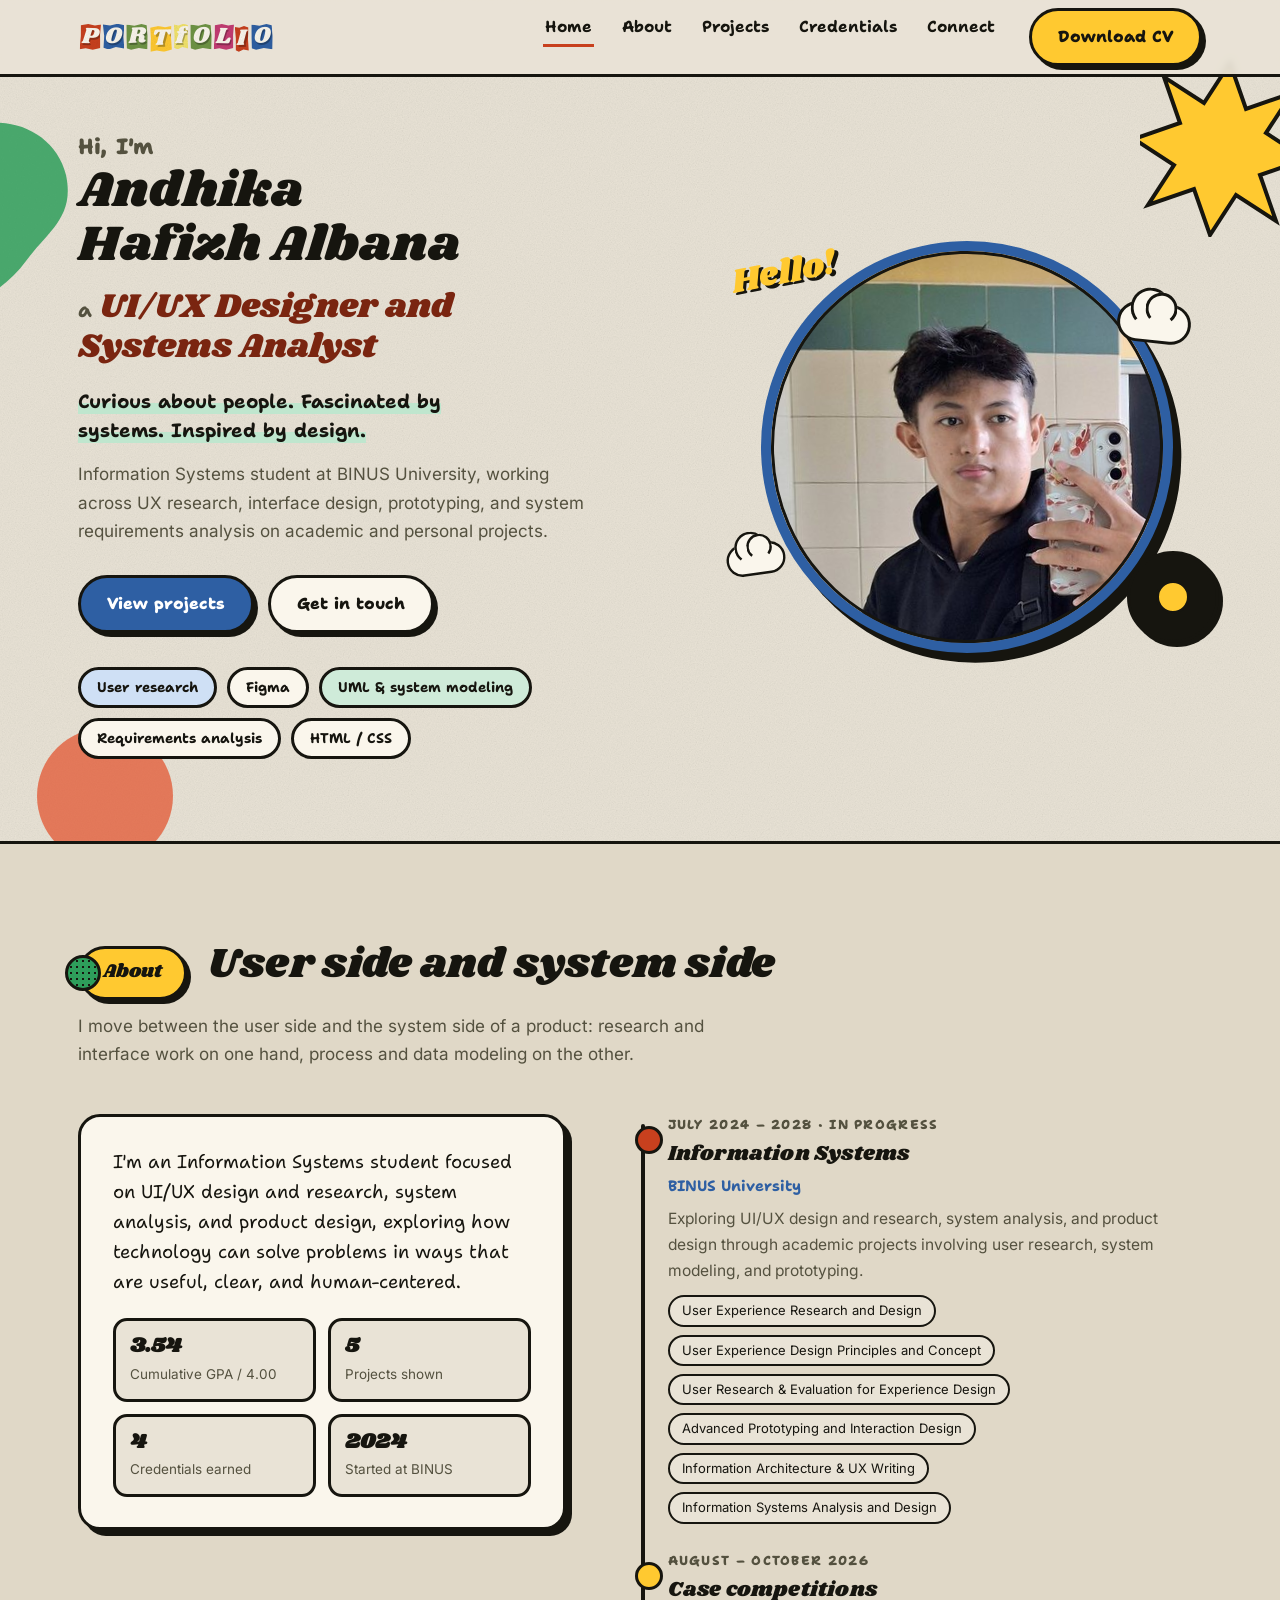
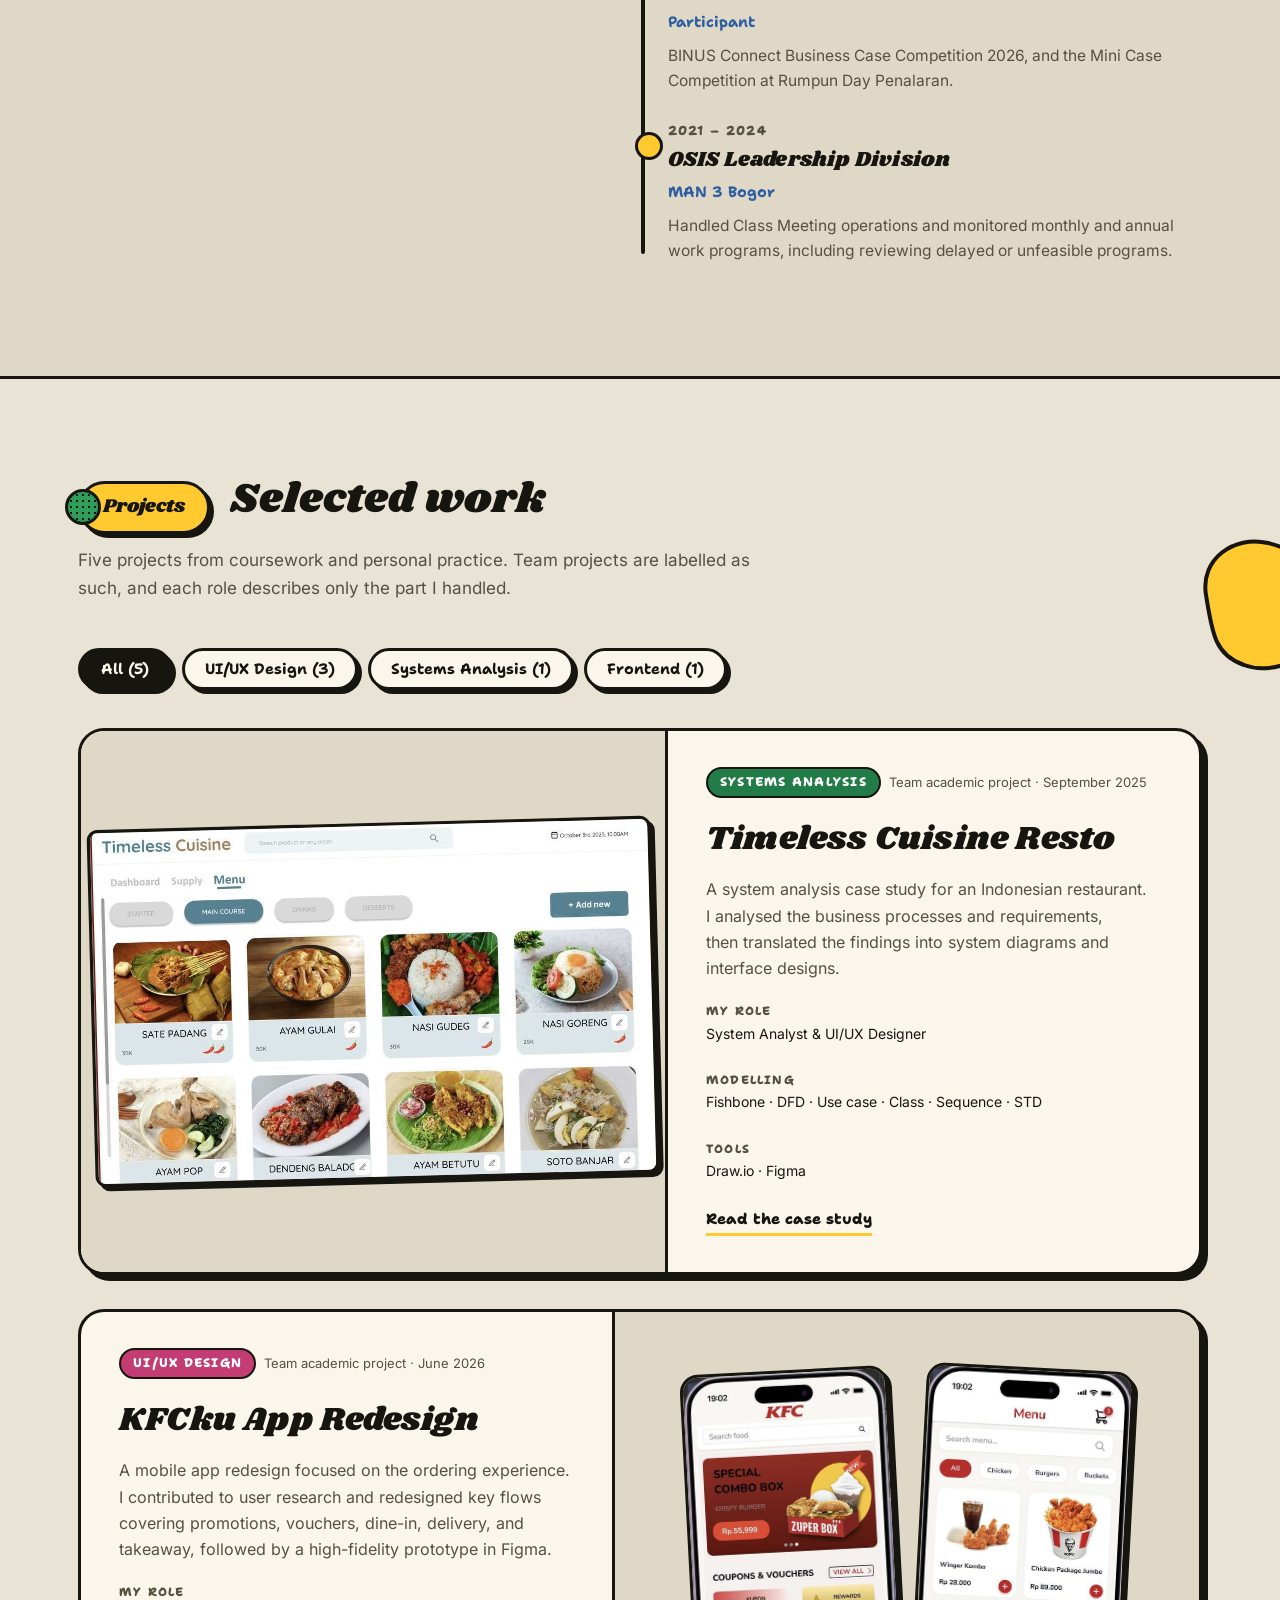
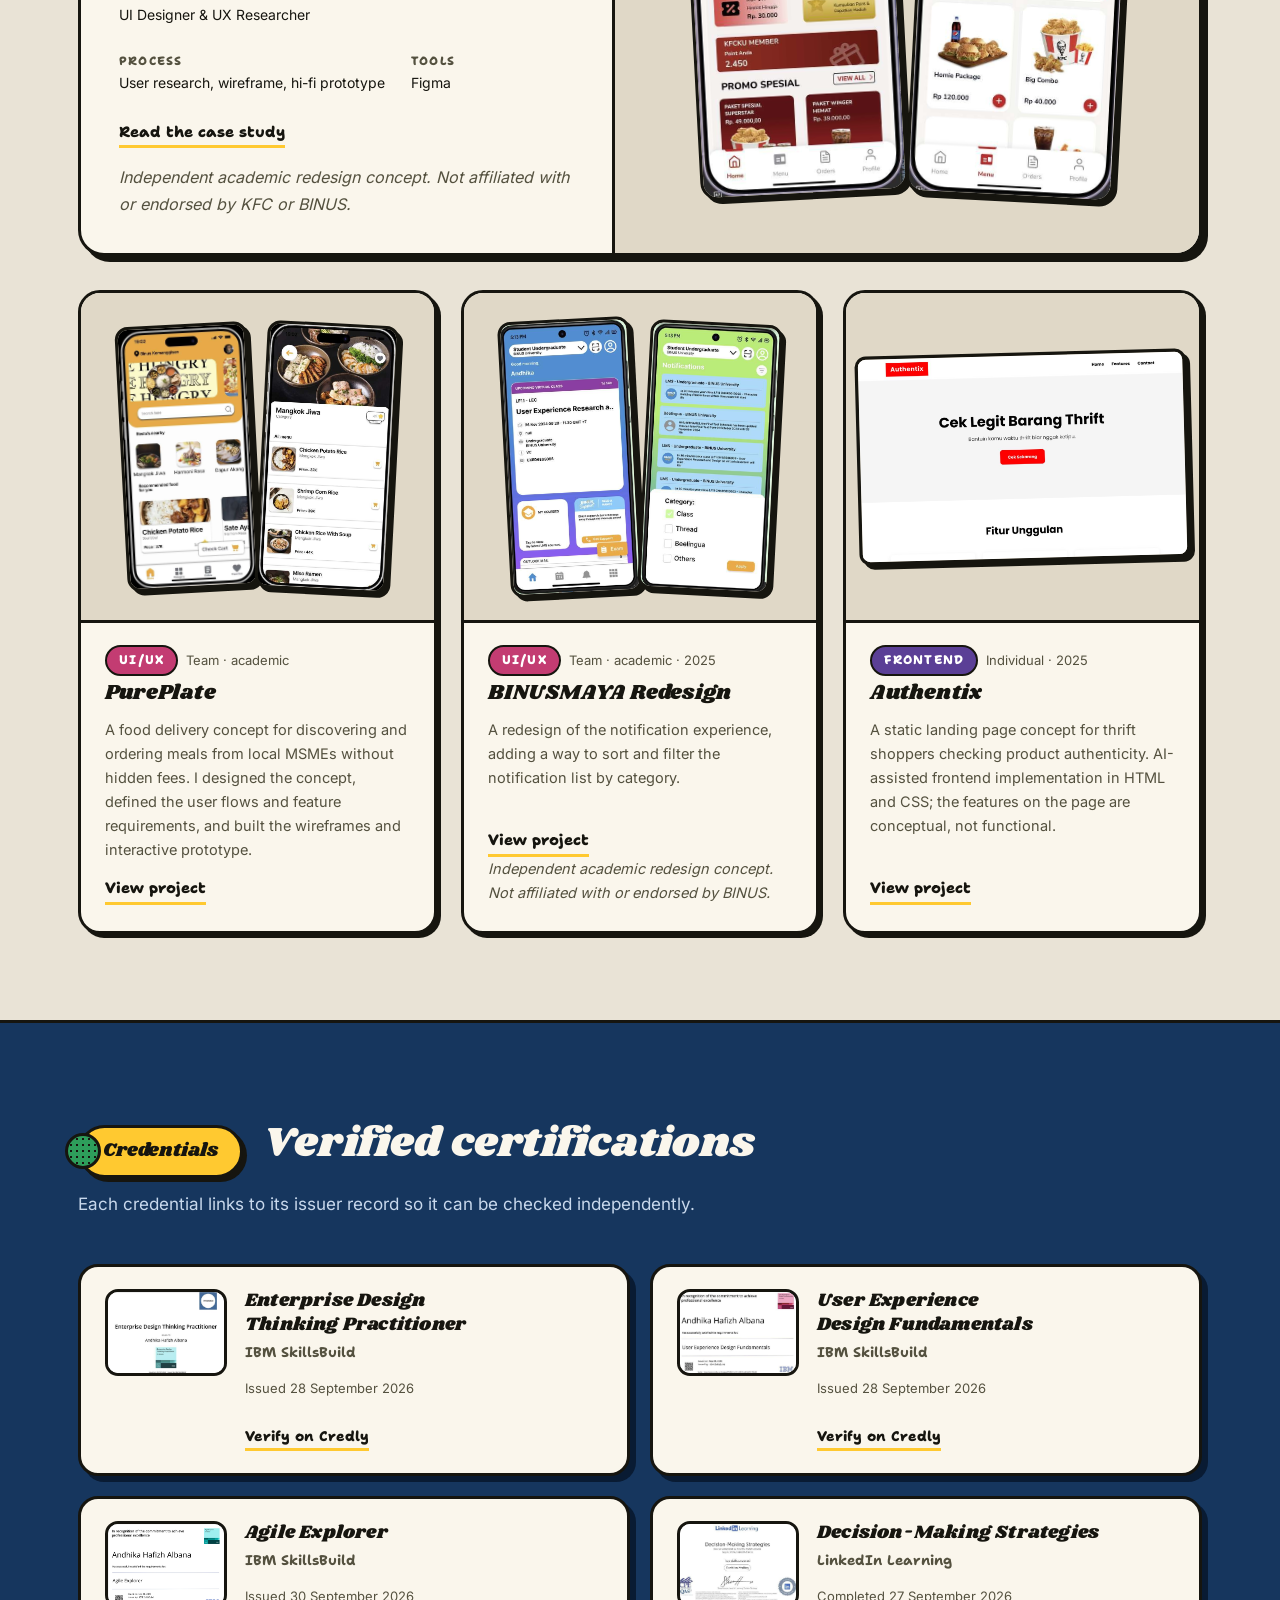
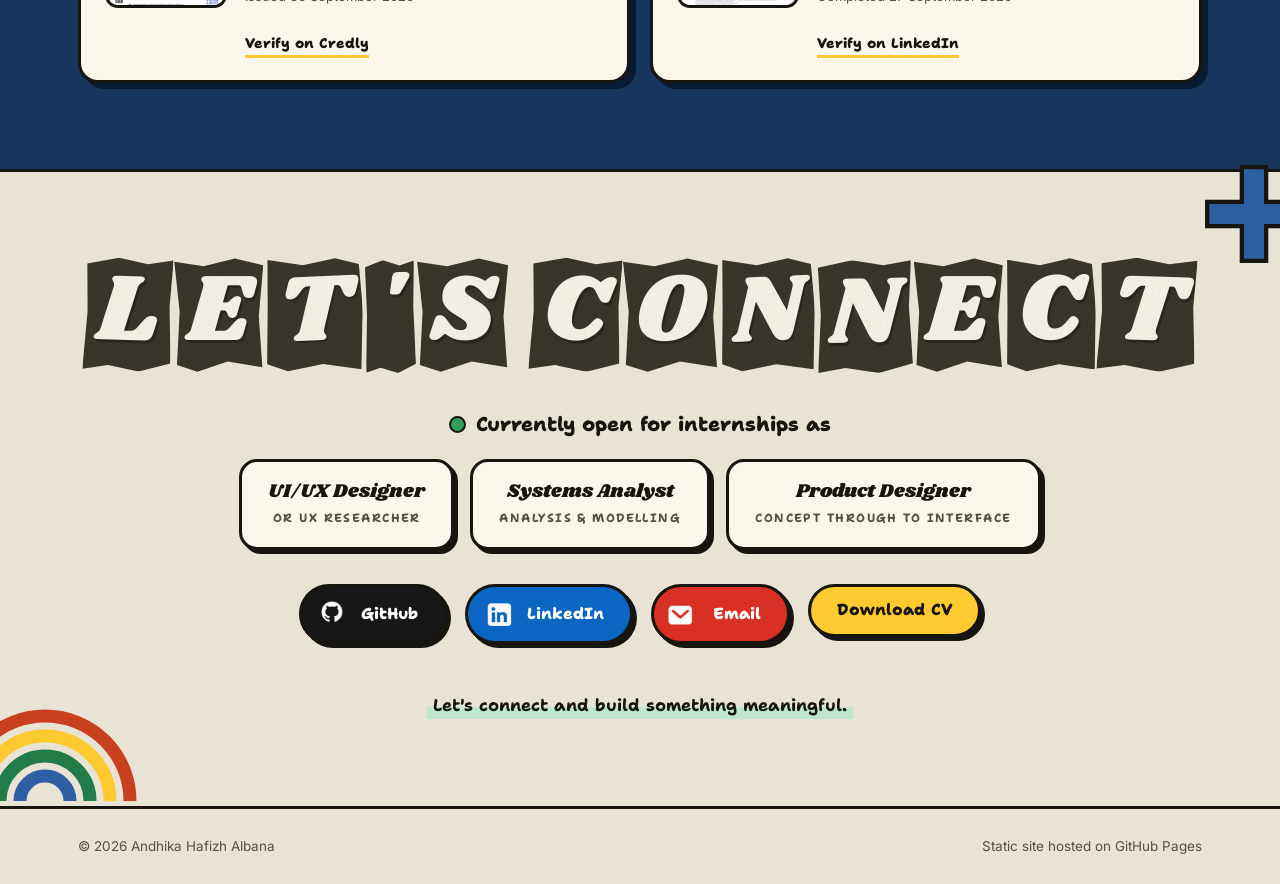
==== index.html @ d272fcce "Fix header overflow on tablets, hero contrast, and small tap targets - Between 681px and 919px the f" ====
<!doctype html>
<html lang="en">
<head>
<meta charset="utf-8">
<meta name="viewport" content="width=device-width, initial-scale=1">
<title>Andhika Hafizh Albana · UI/UX Designer &amp; Systems Analyst</title>
<meta name="description" content="Portfolio of Andhika Hafizh Albana, an Information Systems student at BINUS University working across UI/UX design and research, system analysis, and product design.">
<meta name="author" content="Andhika Hafizh Albana">
<meta property="og:title" content="Andhika Hafizh Albana · UI/UX Designer &amp; Systems Analyst">
<meta property="og:description" content="Academic and personal projects across user research, interface design, and system analysis.">
<meta property="og:type" content="website">
<meta property="og:url" content="https://dhikastack.github.io/">
<meta property="og:image" content="https://dhikastack.github.io/assets/img/og-cover.jpg">
<meta property="og:image:width" content="1200">
<meta property="og:image:height" content="630">
<meta property="og:image:alt" content="The portfolio home page of Andhika Hafizh Albana.">
<meta name="twitter:card" content="summary_large_image">
<link rel="icon" href="data:image/svg+xml,%3Csvg xmlns='http://www.w3.org/2000/svg' viewBox='0 0 32 32'%3E%3Crect width='32' height='32' rx='8' fill='%23FFC930' stroke='%2316150F' stroke-width='3'/%3E%3C/svg%3E">
<link rel="preload" href="assets/fonts/shrikhand-latin-400-normal.woff2" as="font" type="font/woff2" crossorigin>
<link rel="preload" href="assets/fonts/shantell-sans-latin-700-normal.woff2" as="font" type="font/woff2" crossorigin>
<link rel="stylesheet" href="assets/css/style.css?v=5">
</head>
<body>

<a class="skip" href="#main">Skip to content</a>

<header class="site-header">
 <div class="wrap nav">
  <a class="mark" href="index.html" aria-label="Portfolio home">
   <span class="torn" aria-hidden="true"><span class="word"><span class="t1 k-red">P</span><span class="t2 k-blue">O</span><span class="t3 k-green">R</span><span class="t1 k-yellow">T</span><span class="t2 k-sun">f</span><span class="t3 k-green">O</span><span class="t1 k-pink">L</span><span class="t2 k-red">I</span><span class="t3 k-blue">O</span></span></span>
  </a>
  <button class="nav-toggle" type="button" aria-expanded="false" aria-label="Open menu">
   <span></span><span></span><span></span>
  </button>
  <ul class="nav-list">
   <li><a href="#home" aria-current="page">Home</a></li>
   <li><a href="#about">About</a></li>
   <li><a href="#projects">Projects</a></li>
   <li><a href="#credentials">Credentials</a></li>
   <li><a href="#connect">Connect</a></li>
   <li class="nav-cv"><a href="assets/cv/andhika-hafizh-albana-cv.pdf?v=2" download>Download CV</a></li>
  </ul>
  <a class="btn btn-y" href="assets/cv/andhika-hafizh-albana-cv.pdf?v=2" download
     >Download CV</a>
 </div>
</header>

<main id="main">

<section class="hero" id="home" aria-labelledby="hero-title">
 <svg class="blob b-leaf" viewBox="0 0 200 220" aria-hidden="true" focusable="false"><path d="M40 10c40-14 86 6 96 48 9 42-18 56-40 86-23 31-60 52-82 34C-8 160 18 128 16 96 14 62 8 22 40 10z" fill="#2E9E5B" opacity=".85"/></svg>
 <svg class="blob badge-spin b-star" viewBox="0 0 180 180" aria-hidden="true" focusable="false"><path d="M90 6l16 46 46-16-26 40 40 26-46 16 16 46-40-26-26 40-16-46-46 16 26-40L-6 82l46-16L24 20l40 26z" fill="#FFC930" stroke="#16150F" stroke-width="4"/></svg>
 <svg class="blob b-dot" viewBox="0 0 150 150" aria-hidden="true" focusable="false"><circle cx="75" cy="75" r="68" fill="#E2512C" opacity=".72"/></svg>

 <div class="wrap hero-grid">
  <div>
   <h1 id="hero-title" class="reveal"><span class="hi">Hi, I'm </span>Andhika Hafizh Albana</h1>
   <p class="role-line reveal"><span class="lead-in">a </span>UI/UX Designer and Systems Analyst</p>

   <p class="tagline reveal"><span class="mark-sweep">Curious about people. Fascinated by systems. Inspired by design.</span></p>
   <p class="lede reveal">Information Systems student at BINUS University, working across UX research, interface design, prototyping, and system requirements analysis on academic and personal projects.</p>

   <div class="cta reveal">
    <a class="btn btn-b" href="#projects">View projects</a>
    <a class="btn" href="#connect">Get in touch</a>
   </div>

   <ul class="roles stagger">
    <li class="chip b">User research</li>
    <li class="chip">Figma</li>
    <li class="chip g">UML &amp; system modeling</li>
    <li class="chip">Requirements analysis</li>
    <li class="chip">HTML / CSS</li>
   </ul>
  </div>

  <div class="portrait reveal-tilt">
   <span class="hello" aria-hidden="true">Hello!</span>
   <div class="ring">
    <img src="assets/img/andhika.jpg"
         srcset="assets/img/andhika-sm.jpg 420w, assets/img/andhika.jpg 720w"
         sizes="(max-width:680px) 320px, 412px"
         width="720" height="720" fetchpriority="high"
         alt="Andhika Hafizh Albana, photographed in a mirror, wearing a black hoodie.">
   </div>
   <div class="cloud c1" aria-hidden="true"></div>
   <div class="cloud c2" aria-hidden="true"></div>
   <div class="vinyl" aria-hidden="true"><i></i></div>
  </div>
 </div>
</section>

<section id="about" aria-labelledby="about-title">
 <div class="wrap">
  <div class="sec-head">
   <span class="pill-label">About</span>
   <h2 id="about-title">User side and system side</h2>
  </div>
  <p class="sec-sub">I move between the user side and the system side of a product: research and interface work on one hand, process and data modeling on the other.</p>

  <div class="about-grid">
   <div class="reveal-tilt">
    <div class="paper">
     <p class="about-intro">I'm an Information Systems student focused on UI/UX design and research, system analysis, and product design, exploring how technology can solve problems in ways that are useful, clear, and human-centered.</p>
     <ul class="facts">
      <li class="fact"><b>3.54</b><span>Cumulative GPA / 4.00</span></li>
      <li class="fact"><b>5</b><span>Projects shown</span></li>
      <li class="fact"><b>4</b><span>Credentials earned</span></li>
      <li class="fact"><b>2024</b><span>Started at BINUS</span></li>
     </ul>
    </div>
   </div>

   <div>
    <h3 class="vh">Education and leadership</h3>
    <ol class="tl">
     <li class="now reveal">
      <p class="yr">July 2024 – 2028 · In progress</p>
      <h3>Information Systems</h3>
      <p class="org">BINUS University</p>
      <p>Exploring UI/UX design and research, system analysis, and product design through academic projects involving user research, system modeling, and prototyping.</p>
      <ul class="course">
       <li>User Experience Research and Design</li><li>User Experience Design Principles and Concept</li><li>User Research &amp; Evaluation for Experience Design</li><li>Advanced Prototyping and Interaction Design</li><li>Information Architecture &amp; UX Writing</li><li>Information Systems Analysis and Design</li>
      </ul>
     </li>
     <li class="reveal">
      <p class="yr">August – October 2026</p>
      <h3>Case competitions</h3>
      <p class="org">Participant</p>
      <p>BINUS Connect Business Case Competition 2026, and the Mini Case Competition at Rumpun Day Penalaran.</p>
     </li>
     <li class="reveal">
      <p class="yr">2021 – 2024</p>
      <h3>OSIS Leadership Division</h3>
      <p class="org">MAN 3 Bogor</p>
      <p>Handled Class Meeting operations and monitored monthly and annual work programs, including reviewing delayed or unfeasible programs.</p>
     </li>
    </ol>
</div>
  </div>
 </div>
</section>

<section id="projects" aria-labelledby="projects-title">
 <svg class="blob b-proj" viewBox="0 0 150 150" aria-hidden="true" focusable="false"><path d="M22 66C16 30 50 6 84 14c38 9 64 42 56 78-7 34-48 56-80 44C30 126 28 102 22 66z" fill="#FFC930" stroke="#16150F" stroke-width="4"/></svg>

 <div class="wrap">
  <div class="sec-head">
   <span class="pill-label">Projects</span>
   <h2 id="projects-title">Selected work</h2>
  </div>
  <p class="sec-sub">Five projects from coursework and personal practice. Team projects are labelled as such, and each role describes only the part I handled.</p>

  <div class="filters" role="group" aria-label="Filter projects by discipline">
   <button type="button" data-filter="all" aria-pressed="true">All (5)</button>
   <button type="button" data-filter="ux" aria-pressed="false">UI/UX Design (3)</button>
   <button type="button" data-filter="sa" aria-pressed="false">Systems Analysis (1)</button>
   <button type="button" data-filter="fe" aria-pressed="false">Frontend (1)</button>
  </div>
  <p id="filter-status" class="vh" role="status" aria-live="polite">5 projects shown</p>

  <article class="feat reveal-tilt" data-cat="sa">
   <div class="cover cover--wide">
    <img src="assets/img/projects/timeless-1.jpg" width="1062" height="668" loading="lazy"
         alt="Timeless Cuisine menu management screen showing dishes grouped under a Main Course tab with prices.">
   </div>
   <div class="feat-body">
    <p class="ptag"><em class="sa">Systems Analysis</em><small>Team academic project · September 2025</small></p>
    <h3>Timeless Cuisine Resto</h3>
    <p>A system analysis case study for an Indonesian restaurant. I analysed the business processes and requirements, then translated the findings into system diagrams and interface designs.</p>
    <ul class="meta">
     <li><b>My role</b>System Analyst &amp; UI/UX Designer</li>
     <li><b>Modelling</b>Fishbone · DFD · Use case · Class · Sequence · STD</li>
     <li><b>Tools</b>Draw.io · Figma</li>
    </ul>
    <a class="more" href="projects/timeless-cuisine.html">Read the case study</a>
   </div>
  </article>

  <article class="feat rev reveal-tilt" data-cat="ux">
   <div class="cover cover--phones">
    <img src="assets/img/projects/kfcku-1.jpg" width="452" height="939" loading="lazy"
         alt="KFCku home screen with a special combo box banner, a coupons and vouchers row, and a member points card.">
    <img src="assets/img/projects/kfcku-2.jpg" width="443" height="931" loading="lazy"
         alt="KFCku menu screen with category filters for chicken, burgers and buckets above a grid of items and prices.">
   </div>
   <div class="feat-body">
    <p class="ptag"><em class="ux">UI/UX Design</em><small>Team academic project · June 2026</small></p>
    <h3>KFCku App Redesign</h3>
    <p>A mobile app redesign focused on the ordering experience. I contributed to user research and redesigned key flows covering promotions, vouchers, dine-in, delivery, and takeaway, followed by a high-fidelity prototype in Figma.</p>
    <ul class="meta">
     <li><b>My role</b>UI Designer &amp; UX Researcher</li>
     <li><b>Process</b>User research, wireframe, hi-fi prototype</li>
     <li><b>Tools</b>Figma</li>
    </ul>
    <a class="more" href="projects/kfcku-redesign.html">Read the case study</a>
    <p class="disc">Independent academic redesign concept. Not affiliated with or endorsed by KFC or BINUS.</p>
   </div>
  </article>

  <div class="grid3">
   <article class="card" data-cat="ux">
    <div class="cover cover--phones">
     <img src="assets/img/projects/pureplate-1.jpg" width="509" height="1045" loading="lazy"
          alt="PurePlate home screen showing nearby restaurants and a recommended food carousel.">
     <img src="assets/img/projects/pureplate-2.jpg" width="496" height="1031" loading="lazy"
          alt="PurePlate restaurant page listing dishes from Mangkok Jiwa with prices and add-to-cart buttons.">
    </div>
    <div class="card-body">
     <p class="ptag"><em class="ux">UI/UX</em><small>Team · academic</small></p>
     <h3>PurePlate</h3>
     <p>A food delivery concept for discovering and ordering meals from local MSMEs without hidden fees. I designed the concept, defined the user flows and feature requirements, and built the wireframes and interactive prototype.</p>
     <a class="more" href="projects/pureplate.html">View project</a>
    </div>
   </article>

   <article class="card" data-cat="ux">
    <div class="cover cover--phones">
     <img src="assets/img/projects/binusmaya-1.jpg" width="442" height="947" loading="lazy"
          alt="BINUSMAYA home screen with an upcoming virtual class card, a my courses tile and a support tile.">
     <img src="assets/img/projects/binusmaya-2.jpg" width="450" height="942" loading="lazy"
          alt="BINUSMAYA notifications screen with the category filter open, offering Class, Thread, Beelingua and Others.">
    </div>
    <div class="card-body">
     <p class="ptag"><em class="ux">UI/UX</em><small>Team · academic · 2025</small></p>
     <h3>BINUSMAYA Redesign</h3>
     <p>A redesign of the notification experience, adding a way to sort and filter the notification list by category.</p>
     <a class="more" href="projects/binusmaya-redesign.html">View project</a>
     <p class="disc">Independent academic redesign concept. Not affiliated with or endorsed by BINUS.</p>
    </div>
   </article>

   <article class="card" data-cat="fe">
    <div class="cover cover--wide">
     <img src="assets/img/projects/authentix-1.jpg" width="1200" height="750" loading="lazy"
          alt="The Authentix landing page: a hero headline over a feature row covering QR scanning, authenticity education and safe thrifting tips.">
    </div>
    <div class="card-body">
     <p class="ptag"><em class="fe">Frontend</em><small>Individual · 2025</small></p>
     <h3>Authentix</h3>
     <p>A static landing page concept for thrift shoppers checking product authenticity. AI-assisted frontend implementation in HTML and CSS; the features on the page are conceptual, not functional.</p>
     <a class="more" href="projects/authentix.html">View project</a>
    </div>
   </article>
  </div>
 </div>
</section>

<section id="credentials" aria-labelledby="credentials-title">
 <div class="wrap">
  <div class="sec-head">
   <span class="pill-label">Credentials</span>
   <h2 id="credentials-title">Verified certifications</h2>
  </div>
  <p class="sec-sub">Each credential links to its issuer record so it can be checked independently.</p>

  <ul class="creds stagger">
   <li class="cred">
    <figure class="cred-shot"><img src="assets/img/certs/edtp.jpg" width="733" height="531" loading="lazy"
         alt="IBM SkillsBuild certificate: Enterprise Design Thinking Practitioner, issued to Andhika Hafizh Albana."></figure>
    <div class="cred-body">
     <h3>Enterprise Design Thinking Practitioner</h3>
     <p class="iss">IBM SkillsBuild</p>
     <p class="dt">Issued 28 September 2026</p>
     <a class="verify" href="https://www.credly.com/go/TvAh3Hjt" rel="noopener">Verify on Credly</a>
    </div>
   </li>
   <li class="cred">
    <figure class="cred-shot"><img src="assets/img/certs/ux-fundamentals.jpg" width="727" height="495" loading="lazy"
         alt="IBM SkillsBuild certificate: User Experience Design Fundamentals, issued to Andhika Hafizh Albana."></figure>
    <div class="cred-body">
     <h3>User Experience Design Fundamentals</h3>
     <p class="iss">IBM SkillsBuild</p>
     <p class="dt">Issued 28 September 2026</p>
     <a class="verify" href="https://www.credly.com/badges/ffc6f822-d315-4248-9cbd-0bb101f62e60" rel="noopener">Verify on Credly</a>
    </div>
   </li>
   <li class="cred">
    <figure class="cred-shot"><img src="assets/img/certs/agile-explorer.jpg" width="1777" height="1410" loading="lazy"
         alt="IBM SkillsBuild certificate: Agile Explorer, issued to Andhika Hafizh Albana on 30 September 2026."></figure>
    <div class="cred-body">
     <h3>Agile Explorer</h3>
     <p class="iss">IBM SkillsBuild</p>
     <p class="dt">Issued 30 September 2026</p>
     <a class="verify" href="https://www.credly.com/badges/3ee52266-c0f9-449b-b1ad-f3de8fa5c2ce" rel="noopener">Verify on Credly</a>

    </div>
   </li>
   <li class="cred">
    <figure class="cred-shot"><img src="assets/img/certs/decision-making.jpg" width="715" height="434" loading="lazy"
         alt="LinkedIn Learning certificate of completion: Decision-Making Strategies, completed by Andhika Hafizh albana."></figure>
    <div class="cred-body">
     <h3>Decision-Making Strategies</h3>
     <p class="iss">LinkedIn Learning</p>
     <p class="dt">Completed 27 September 2026</p>
     <a class="verify" href="https://www.linkedin.com/learning/certificates/3ed2ea357ffa53d1f82baef5042bb5769524df1c4068751bf1b58841d0f77cf4" rel="noopener">Verify on LinkedIn</a>
</div>
   </li>
  </ul>
 </div>
</section>

<section id="connect" aria-labelledby="connect-title">
 <svg class="blob rainbow b-rain" viewBox="0 0 190 120" aria-hidden="true" focusable="false"><g fill="none" stroke-width="13"><path d="M10 115a85 85 0 0 1 170 0" stroke="#C8401E"/><path d="M30 115a65 65 0 0 1 130 0" stroke="#FFC930"/><path d="M50 115a45 45 0 0 1 90 0" stroke="#227C47"/><path d="M70 115a25 25 0 0 1 50 0" stroke="#2E5FA3"/></g></svg>
 <svg class="blob b-sun" viewBox="0 0 120 120" aria-hidden="true" focusable="false"><path d="M46 6h28v40h40v28H74v40H46V74H6V46h40z" fill="#2E5FA3" stroke="#16150F" stroke-width="5"/></svg>

 <div class="wrap">
  <h2 id="connect-title" class="vh">Connect</h2>
  <p class="torn hoverable" aria-label="Let's connect" role="img">
   <span class="word"><span class="t1 k-ink">L</span><span class="t2 k-ink">E</span><span class="t3 k-ink">T</span><span class="t1 k-ink">'</span><span class="t2 k-ink">S</span></span>
   <span class="word"><span class="t1 k-ink">C</span><span class="t2 k-ink">O</span><span class="t3 k-ink">N</span><span class="t1 k-ink">N</span><span class="t2 k-ink">E</span><span class="t3 k-ink">C</span><span class="t1 k-ink">T</span></span>
  </p>

  <p class="open-head">Currently open for internships as</p>
  <ul class="open-roles stagger">
   <li><b>UI/UX Designer</b><span>or UX Researcher</span></li>
   <li><b>Systems Analyst</b><span>Analysis &amp; modelling</span></li>
   <li><b>Product Designer</b><span>Concept through to interface</span></li>
  </ul>

  <ul class="links">
   <li><a class="link l-gh" href="https://github.com/dhikastack" rel="noopener"><span class="ico"><img src="assets/img/icons/github.png" alt="" width="96" height="75"></span>GitHub</a></li>
   <li><a class="link l-li" href="https://www.linkedin.com/in/andhikahafizhalbana/" rel="noopener"><span class="ico"><img src="assets/img/icons/linkedin.png" alt="" width="96" height="75"></span>LinkedIn</a></li>
   <li><a class="link l-gm" href="mailto:andhikahafizhalbana@gmail.com"><span class="ico"><img src="assets/img/icons/email.png" alt="" width="96" height="75"></span>Email</a></li>
   <li><a class="link l-cv" href="assets/cv/andhika-hafizh-albana-cv.pdf?v=2" download>Download CV</a></li>
  </ul>

  <p class="closing">Let's connect and build something meaningful.</p>
 </div>
</section>

</main>

<footer class="site-footer">
 <div class="wrap foot">
  <span>© 2026 Andhika Hafizh Albana</span>
  <span>Static site hosted on GitHub Pages</span>
 </div>
</footer>

<script src="assets/js/main.js?v=3" defer></script>
</body>
</html>
---- assets/css/style.css ----
@font-face{font-family:Shrikhand;src:url(../fonts/shrikhand-latin-400-normal.woff2) format('woff2');font-weight:400;font-style:normal;font-display:swap;unicode-range:U+0000-00FF,U+0131,U+0152-0153,U+02BB-02BC,U+2000-206F,U+2122,U+2191,U+2193,U+2212,U+2215}
@font-face{font-family:Shantell;src:url(../fonts/shantell-sans-latin-400-normal.woff2) format('woff2');font-weight:400;font-style:normal;font-display:swap}
@font-face{font-family:Shantell;src:url(../fonts/shantell-sans-latin-700-normal.woff2) format('woff2');font-weight:700;font-style:normal;font-display:swap}
@font-face{font-family:Shantell;src:url(../fonts/shantell-sans-latin-800-normal.woff2) format('woff2');font-weight:800;font-style:normal;font-display:swap}
@font-face{font-family:InterX;src:url(../fonts/inter-latin-400-normal.woff2) format('woff2');font-weight:400;font-style:normal;font-display:swap}
@font-face{font-family:InterX;src:url(../fonts/inter-latin-500-normal.woff2) format('woff2');font-weight:500;font-style:normal;font-display:swap}
@font-face{font-family:InterX;src:url(../fonts/inter-latin-700-normal.woff2) format('woff2');font-weight:700;font-style:normal;font-display:swap}

:root{
  --kraft:#E9E3D6; --kraft-2:#E0D8C7; --cream:#FAF6EC;
  --ink:#16150F; --ink-60:#54513F;
  --yellow:#FFC930; --blue:#2E5FA3; --green:#227C47;
  --red:#C8401E; --red-ink:#7A2510; --pink:#C33C72; --navy:#16365E; --purple:#5B3F96;
  --sh:6px 6px 0 var(--ink); --sh-sm:4px 4px 0 var(--ink);
  --bd:3px solid var(--ink);
  --maxw:1180px;
  --ease:cubic-bezier(.22,.9,.3,1);

  color-scheme:light;
}

*{box-sizing:border-box}
html{scroll-behavior:smooth}
html,body{overflow-x:clip}
body{
  margin:0; background-color:var(--kraft); color:var(--ink);
  font-family:InterX,system-ui,-apple-system,sans-serif;
  font-size:17px; line-height:1.65; -webkit-font-smoothing:antialiased;
}
body::before{
  content:""; position:fixed; inset:0; pointer-events:none; z-index:0; opacity:.5;
  background-image:url("data:image/svg+xml,%3Csvg xmlns='http://www.w3.org/2000/svg' width='300' height='300'%3E%3Cfilter id='n'%3E%3CfeTurbulence type='fractalNoise' baseFrequency='.85' numOctaves='4' stitchTiles='stitch'/%3E%3CfeColorMatrix type='saturate' values='0'/%3E%3C/filter%3E%3Crect width='300' height='300' filter='url(%23n)' opacity='.38'/%3E%3C/svg%3E");
  mix-blend-mode:multiply;
}
img{max-width:100%; display:block}
h1,h2,h3,h4{margin:0; font-family:Shrikhand,Georgia,serif; font-weight:400; letter-spacing:.2px; text-wrap:balance}
p{margin:0 0 1em; text-wrap:pretty}
ul,ol{margin:0 0 1em; padding-left:1.2em}
a{color:inherit}
.wrap{
  max-width:var(--maxw); margin:0 auto; position:relative; z-index:2;
  padding-left:max(28px, env(safe-area-inset-left, 0px));
  padding-right:max(28px, env(safe-area-inset-right, 0px));
}
.wrap-narrow{max-width:800px}
main{display:block}

.skip{
  position:absolute; left:-9999px; top:0; z-index:100;
  background:var(--yellow); border:var(--bd); border-radius:0 0 12px 0;
  padding:12px 20px; font-family:Shantell,cursive; font-weight:800; text-decoration:none;
}
.skip:focus{left:0}
:focus-visible{outline:4px solid var(--red); outline-offset:3px; border-radius:4px}
[hidden]{display:none!important}
.vh{position:absolute!important; width:1px; height:1px; margin:-1px; padding:0; overflow:hidden; clip:rect(0 0 0 0); white-space:nowrap; border:0}

.blob{position:absolute; z-index:1; pointer-events:none}
.pill-label{
  display:inline-block; background:var(--yellow); border:var(--bd); border-radius:999px;
  box-shadow:var(--sh-sm); padding:7px 22px 9px;
  font-family:Shrikhand,serif; font-size:19px; position:relative; color:var(--ink);
}
.pill-label::before{
  content:""; position:absolute; left:-16px; top:50%; transform:translateY(-50%);
  width:30px; height:30px; border-radius:50%; background:#2E9E5B; border:var(--bd);
  background-image:radial-gradient(var(--ink) 1.1px, transparent 1.1px); background-size:6px 6px;
}

.torn .k-red{background:#C8401E}
.torn .k-blue{background:#2E5FA3}
.torn .k-green{background:#6E9444}
.torn .k-pink{background:#C33C72}
.torn .k-ink{background:#3A362C}
.torn .k-yellow{background:#FFC930; color:#16150F}
.torn .k-sun{background:#F2E36B; color:#8E2449}
.b-proj{right:-54px; top:150px; width:150px}
.b-rain{left:-50px; bottom:0; width:190px}
.b-sun{right:-26px; top:-10px; width:104px}
.mt-xl{margin-top:40px}
.torn{display:flex; flex-wrap:wrap; gap:6px 22px; align-items:flex-end}
.torn .word{display:inline-flex; gap:2px; align-items:flex-end}
.torn span:not(.word){
  display:inline-block; font-family:Shrikhand,serif; color:var(--cream);
  line-height:.92; padding:.1em .13em .16em; position:relative;
  text-shadow:2px 3px 0 rgba(0,0,0,.28);
}
.torn span:not(.word)::after{
  content:""; position:absolute; inset:0; mix-blend-mode:multiply; opacity:.45;
  background-image:url("data:image/svg+xml,%3Csvg xmlns='http://www.w3.org/2000/svg' width='120' height='120'%3E%3Cfilter id='n2'%3E%3CfeTurbulence type='fractalNoise' baseFrequency='1.1' numOctaves='3'/%3E%3CfeColorMatrix type='saturate' values='0'/%3E%3C/filter%3E%3Crect width='120' height='120' filter='url(%23n2)' opacity='.55'/%3E%3C/svg%3E");
}
.t1{clip-path:polygon(2% 6%,38% 0,71% 5%,100% 1%,97% 42%,100% 92%,64% 100%,29% 95%,0 99%,4% 48%)}
.t2{clip-path:polygon(0 3%,33% 7%,68% 0,100% 6%,95% 51%,99% 96%,60% 91%,26% 100%,3% 94%,6% 47%)}
.t3{clip-path:polygon(5% 0,41% 6%,74% 1%,98% 7%,100% 45%,96% 100%,57% 94%,21% 99%,0 92%,3% 44%)}
.torn span:not(.word):nth-child(3n){transform:rotate(-2.5deg)}
.torn span:not(.word):nth-child(3n+1){transform:rotate(1.8deg)}
.torn span:not(.word):nth-child(4n){transform:rotate(-1.2deg) translateY(2px)}

.btn{
  display:inline-flex; align-items:center; gap:10px; border:var(--bd); border-radius:999px;
  padding:13px 26px; font-family:Shantell,cursive; font-weight:800; font-size:16px;
  text-decoration:none; box-shadow:var(--sh-sm); background:var(--cream); color:var(--ink);
  cursor:pointer; transition:transform .16s var(--ease), box-shadow .16s var(--ease);
}
.btn:hover{transform:translate(-1px,-1px); box-shadow:6px 6px 0 var(--ink)}
.btn:active{transform:translate(2px,2px); box-shadow:2px 2px 0 var(--ink)}
.btn-y{background:var(--yellow)}
.btn-b{background:var(--blue); color:#fff}
.btn[aria-disabled="true"]{opacity:.62; cursor:not-allowed; box-shadow:2px 2px 0 var(--ink)}
.btn[aria-disabled="true"]:hover{transform:none; box-shadow:2px 2px 0 var(--ink)}

.site-header{
  position:sticky; top:env(safe-area-inset-top, 0px); z-index:40; background:rgba(233,227,214,.94);
  backdrop-filter:blur(3px); border-bottom:3px solid var(--ink);
}
.nav{display:flex; align-items:center; gap:24px; min-height:74px}

.mark{display:inline-block; text-decoration:none; flex:0 0 auto}
.mark .torn{gap:1px}
.mark .torn span{font-size:23px; padding:.08em .1em .12em; text-shadow:1px 2px 0 rgba(0,0,0,.28)}

.mark .torn span:not(.word){transition:transform .18s var(--ease)}
.mark:hover .torn span:not(.word):nth-child(odd){transform:translateY(-4px) rotate(5deg)}
.mark:hover .torn span:not(.word):nth-child(even){transform:translateY(3px) rotate(-5deg)}
.nav-list{margin-left:auto; display:flex; gap:26px; list-style:none; padding:0}
.nav-list a{
  font-family:Shantell,cursive; font-weight:700; font-size:16px; text-decoration:none;
  padding:4px 2px; border-bottom:3px solid transparent; display:inline-block;
}
.nav-list a:hover{border-bottom-color:var(--yellow)}
.nav-list a[aria-current="page"]{border-bottom-color:var(--red)}
.nav .btn{margin-left:8px}
.nav-toggle{
  display:none; margin-left:auto; width:50px; height:46px; border:var(--bd); border-radius:12px;
  background:var(--cream); box-shadow:var(--sh-sm); cursor:pointer; padding:0;
  align-items:center; justify-content:center; flex-direction:column; gap:5px;
}
.nav-toggle span{display:block; width:24px; height:3px; background:var(--ink); border-radius:2px}

.hero{position:relative; padding:58px 0 82px}

.b-leaf{left:-70px; top:40px; width:200px}
.b-star{right:-40px; top:-20px; width:180px}
.b-dot{left:30px; bottom:-30px; width:150px}
.hero-grid{display:grid; grid-template-columns:1.12fr .88fr; gap:56px; align-items:center}
.hero h1{font-size:clamp(32px,3.9vw,50px); line-height:1.08; margin:0}
.hero h1 .hi{display:block; font-family:Shantell,cursive; font-weight:800; font-size:.44em; color:var(--ink-60); margin-bottom:.28em}
.role-line{
  font-family:Shrikhand,serif; font-size:clamp(23px,2.7vw,34px); line-height:1.18;
  margin:14px 0 0; color:var(--red-ink);
}
.role-line .lead-in{color:var(--ink-60); font-family:Shantell,cursive; font-weight:700; font-size:.6em}
.tagline{font-family:Shantell,cursive; font-weight:700; font-size:clamp(17px,1.5vw,21px); margin:20px 0 0; max-width:30ch; line-height:1.5}
.lede{margin-top:16px; max-width:46ch; color:var(--ink-60)}
.cta{display:flex; gap:14px; margin-top:30px; flex-wrap:wrap}
.roles{display:flex; gap:10px; margin:34px 0 0; flex-wrap:wrap; list-style:none; padding:0}
.chip{font-family:Shantell,cursive; font-weight:700; font-size:14px; border:var(--bd); border-radius:999px; padding:6px 16px; background:var(--cream); display:inline-block}
.chip.b{background:#CFE0F5} .chip.g{background:#CFEBD9}

.open-head{font-family:Shantell,cursive; font-weight:800; font-size:clamp(17px,1.8vw,20px); margin:36px 0 18px; display:flex; align-items:center; justify-content:center; gap:10px}
.open-head::before{content:""; width:13px; height:13px; border-radius:50%; background:#2E9E5B; border:2.5px solid var(--ink); flex:0 0 13px}
.open-roles{display:flex; gap:16px; justify-content:center; flex-wrap:wrap; list-style:none; padding:0; margin:0}
.open-roles li{
  background:var(--cream); border:var(--bd); border-radius:18px; box-shadow:var(--sh-sm);
  padding:18px 26px; min-width:210px; text-align:center;
}
.open-roles b{display:block; font-family:Shrikhand,serif; font-weight:400; font-size:19px; line-height:1.25}
.open-roles span{display:block; font-family:Shantell,cursive; font-weight:700; font-size:12px; letter-spacing:.12em; text-transform:uppercase; color:var(--ink-60); margin-top:6px}
.open-roles li:nth-child(1){transform:rotate(-1.4deg)}
.open-roles li:nth-child(3){transform:rotate(1.4deg)}

.portrait{position:relative; justify-self:center; width:min(412px,100%)}
.portrait .ring{
  border-radius:50%; border:10px solid var(--blue); outline:3px solid var(--ink); outline-offset:-13px;
  box-shadow:8px 10px 0 var(--ink); overflow:hidden; background:var(--cream);
  aspect-ratio:1; transform:rotate(-2deg);
}
.portrait img{width:100%; height:100%; object-fit:cover}
.hello{position:absolute; left:-30px; top:4px; font-family:Shrikhand,serif; font-size:34px; color:var(--yellow); text-shadow:3px 3px 0 var(--ink); transform:rotate(-11deg)}
.cloud{position:absolute; width:74px; height:40px; background:var(--cream); border:var(--bd); border-radius:999px}
.cloud::before,.cloud::after{content:""; position:absolute; background:var(--cream); border:var(--bd); border-radius:50%}
.cloud::before{width:34px; height:34px; left:9px; top:-18px; border-bottom-color:transparent}
.cloud::after{width:26px; height:26px; right:12px; top:-14px; border-bottom-color:transparent}
.c1{right:-18px; top:62px; transform:rotate(6deg)}
.c2{left:-42px; bottom:74px; transform:rotate(-8deg) scale(.8)}
.vinyl{position:absolute; right:-46px; bottom:10px; width:92px; height:92px; border-radius:50%; background:var(--ink); border:var(--bd); display:grid; place-items:center; box-shadow:var(--sh-sm)}
.vinyl i{width:34px; height:34px; border-radius:50%; background:var(--yellow); border:3px solid var(--ink); display:block}

section{position:relative; padding:86px 0; z-index:2}
.sec-head{display:flex; align-items:baseline; gap:20px; margin-bottom:12px; flex-wrap:wrap}
.sec-head h2{font-size:clamp(30px,3.4vw,42px)}
.sec-sub{color:var(--ink-60); max-width:62ch; margin-bottom:46px}

#about{background:var(--kraft-2); border-top:3px solid var(--ink); border-bottom:3px solid var(--ink)}
.about-grid{display:grid; grid-template-columns:.92fr 1.08fr; gap:64px; align-items:start}
.paper{background:var(--cream); border:var(--bd); border-radius:22px; box-shadow:var(--sh); padding:30px 32px}
.about-intro{font-family:Shantell,cursive; font-size:18.5px; line-height:1.62; margin-bottom:22px}
.facts{display:grid; grid-template-columns:1fr 1fr; gap:12px; list-style:none; padding:0; margin:0}
.fact{border:var(--bd); border-radius:14px; background:var(--kraft); padding:12px 14px}
.fact b{display:block; font-family:Shrikhand,serif; font-size:21px; line-height:1.2}
.fact span{font-size:13.5px; color:var(--ink-60)}

.tl{position:relative; margin:0; padding:0 0 0 38px; list-style:none}
.tl::before{content:""; position:absolute; left:11px; top:10px; bottom:10px; width:4px; background:var(--ink); border-radius:2px}
.tl>li{position:relative; margin-bottom:26px}
.tl>li::before{content:""; position:absolute; left:-33px; top:12px; width:22px; height:22px; border-radius:50%; background:var(--yellow); border:var(--bd)}
.tl>li.now::before{background:var(--red)}
.tl .yr{font-family:Shantell,cursive; font-weight:800; font-size:13px; letter-spacing:.1em; text-transform:uppercase; color:var(--ink-60)}
.tl h3{font-size:21px; margin:2px 0}
.tl .org{font-family:Shantell,cursive; font-weight:700; font-size:15px; color:var(--blue); margin-bottom:8px}
.tl p{font-size:15.5px; margin:0; color:var(--ink-60)}
.course{display:flex; gap:8px; flex-wrap:wrap; margin:12px 0 0; padding:0; list-style:none}
.course li{font-size:13px; border:2px solid var(--ink); border-radius:999px; padding:3px 12px; background:var(--kraft)}

.filters{display:flex; gap:10px; margin-bottom:38px; flex-wrap:wrap}
.filters button{
  font-family:Shantell,cursive; font-weight:700; font-size:15px; border:var(--bd); border-radius:999px;
  padding:8px 20px; background:var(--cream); box-shadow:var(--sh-sm); cursor:pointer; color:var(--ink);
}
.filters button[aria-pressed="true"]{background:var(--ink); color:var(--cream)}
.feat{
  display:grid; grid-template-columns:1.05fr .95fr; border:var(--bd); border-radius:26px;
  box-shadow:var(--sh); background:var(--cream); overflow:hidden; margin-bottom:34px;
}
.feat.rev{grid-template-columns:.95fr 1.05fr}
.feat.rev .cover{order:2; border-left:var(--bd); border-right:0}
.feat-body{padding:36px 38px}
.ptag{display:flex; gap:8px; align-items:center; margin-bottom:14px; flex-wrap:wrap}
.ptag em{
  font-style:normal; font-family:Shantell,cursive; font-weight:800; font-size:12.5px;
  letter-spacing:.1em; text-transform:uppercase; border:2px solid var(--ink); border-radius:999px; padding:3px 12px;
}
.ptag .ux{background:var(--pink); color:#fff}
.ptag .sa{background:var(--green); color:#fff}
.ptag .fe{background:var(--purple); color:#fff}
.ptag small{font-size:13px; color:var(--ink-60)}
.feat h3{font-size:clamp(25px,2.7vw,33px); margin-bottom:10px}
.feat p{font-size:16px; color:var(--ink-60); max-width:46ch}
.meta{display:flex; gap:26px; margin:20px 0 22px; flex-wrap:wrap; list-style:none; padding:0}
.meta li{font-size:14px}
.meta b{display:block; font-family:Shantell,cursive; font-size:12px; letter-spacing:.1em; text-transform:uppercase; color:var(--ink-60); font-weight:800}
.disc{font-size:12.5px; color:var(--ink-60); font-style:italic; margin:16px 0 0; max-width:52ch}
.grid3{display:grid; grid-template-columns:repeat(3,1fr); gap:24px}
.card{background:var(--cream); border:var(--bd); border-radius:22px; box-shadow:var(--sh-sm); overflow:hidden; display:flex; flex-direction:column}
.card .cover{border-right:0; border-bottom:var(--bd); height:200px}
.card-body{padding:22px 24px 26px; flex:1; display:flex; flex-direction:column}
.card h3{font-size:21px; margin-bottom:8px}
.card p{font-size:14.5px; color:var(--ink-60); margin:0}
.card .more{margin-top:auto; align-self:flex-start; padding-top:14px}
.more{font-family:Shantell,cursive; font-weight:800; font-size:15px; text-decoration:none; border-bottom:3px solid var(--yellow); padding-bottom:1px; display:inline-block}
.more:hover{border-bottom-color:var(--red)}

.cover{
  border-right:var(--bd); position:relative; overflow:hidden; min-height:330px;
  display:flex; align-items:center; justify-content:center; gap:18px;
  background:var(--kraft-2); padding:26px;
}
.cover img{
  border:3px solid var(--ink); background:#fff; box-shadow:var(--sh-sm);
  max-width:100%; height:auto;
}

.cover--phones img{width:208px; border-radius:18px}
.cover--phones img:first-child{transform:rotate(-3deg)}
.cover--phones img:last-child{transform:rotate(3deg)}
.cover--wide img{width:100%; max-width:none; border-radius:10px; transform:rotate(-1.5deg) scale(1.06)}
.card .cover--phones{gap:8px; padding:10px}
.card .cover--phones img{width:132px; border-radius:13px}
.card .cover--wide img{max-width:none; transform:rotate(-1.5deg) scale(1.1)}

#credentials{background:var(--navy); border-top:3px solid var(--ink); border-bottom:3px solid var(--ink); color:var(--cream)}
#credentials h2{color:var(--cream)}
#credentials .sec-sub{color:#C8D8EC}
.creds{display:grid; grid-template-columns:repeat(2,1fr); gap:20px; list-style:none; padding:0; margin:0}
.cred{
  background:var(--cream); color:var(--ink); border:var(--bd); border-radius:20px;
  box-shadow:6px 6px 0 #091B33; padding:22px 24px; display:flex; gap:18px; align-items:flex-start;
}

.cred-shot{
  margin:0; flex:0 0 122px; width:122px; aspect-ratio:1.4; background:#fff;
  border:var(--bd); border-radius:13px; overflow:hidden; display:grid; place-items:center;
}
.cred-shot img{width:100%; height:100%; object-fit:cover; object-position:center top; transition:transform .45s var(--ease)}
.cred-body{flex:1; min-width:0}
.cred h3{font-size:18.5px; line-height:1.3; margin-bottom:4px}
.cred .iss{font-family:Shantell,cursive; font-weight:700; font-size:14px; color:var(--ink-60)}
.cred .dt{font-size:13px; color:var(--ink-60); margin-top:2px}
.verify{display:inline-block; margin-top:12px; font-family:Shantell,cursive; font-weight:800; font-size:14px; text-decoration:none; border-bottom:3px solid var(--yellow)}
.verify:hover{border-bottom-color:var(--red)}

#connect{padding-bottom:70px; text-align:center}
#connect .torn{justify-content:center}
#connect .torn span{font-size:clamp(40px,7.6vw,96px)}
.links{display:flex; gap:18px; justify-content:center; flex-wrap:wrap; margin-top:34px; list-style:none; padding:0}
.link{
  display:inline-flex; align-items:center; gap:10px; border:var(--bd); border-radius:999px; padding:13px 28px;
  font-family:Shantell,cursive; font-weight:800; font-size:16px; text-decoration:none; box-shadow:var(--sh-sm);
  color:var(--ink); transition:transform .16s var(--ease), box-shadow .16s var(--ease);
}
.link:hover{transform:translate(-1px,-1px) rotate(-1.5deg); box-shadow:6px 6px 0 var(--ink)}
.link:active{transform:translate(2px,2px); box-shadow:2px 2px 0 var(--ink)}

.link{padding:10px 26px 10px 12px; gap:13px}
.link .ico{width:34px; height:34px; flex:0 0 34px; display:grid; place-items:center}
.link .ico img{width:100%; height:auto; display:block}
.l-gh{background:#181717; color:#fff}
.l-li{background:#0A66C2; color:#fff}
.l-gm{background:#D93025; color:#fff}
.l-cv{background:var(--yellow); color:var(--ink); padding:10px 26px}
.closing{display:inline-block; margin-top:30px; font-family:Shantell,cursive; font-weight:700; font-size:17px; background:linear-gradient(transparent 58%,#BFE6CE 58%); padding:0 6px}
.site-footer{border-top:3px solid var(--ink); padding:26px 0; font-size:13.5px; color:var(--ink-60); position:relative; z-index:2}
.foot{display:flex; justify-content:space-between; gap:16px; flex-wrap:wrap}

.cs-head{padding:52px 0 40px; border-bottom:3px solid var(--ink); background:var(--kraft-2)}

.back{
  display:inline-flex; align-items:center; font-family:Shrikhand,serif; font-size:19px;
  text-decoration:none; color:var(--ink); background:#B8DD5B;
  border:4px solid var(--ink); border-radius:999px; padding:8px 28px 11px;
  box-shadow:5px 6px 0 var(--ink); margin-bottom:26px;
  transition:transform .18s var(--ease), box-shadow .18s var(--ease), background-color .18s var(--ease);
}
.back:hover{transform:translate(-2px,-3px) rotate(-1.6deg); box-shadow:9px 11px 0 var(--ink); background:#C9EA78}
.back:active{transform:translate(3px,4px); box-shadow:1px 1px 0 var(--ink)}
.back--bottom{margin:0}

.deco-layer{position:absolute; inset:0; pointer-events:none; z-index:0; overflow:hidden}
.deco{position:absolute; display:block; width:124px; animation:float-a 17s ease-in-out infinite}
.deco svg{width:100%; height:auto; display:block}
.deco--left{left:-48px}
.deco--right{right:-48px}
.deco:nth-child(even){animation-name:float-b; animation-duration:21s}
.cs-head h1{font-size:clamp(32px,4.4vw,52px); margin:10px 0 14px}
.cs-head .lede{font-size:18px; color:var(--ink-60); max-width:58ch; margin-bottom:0}
.cs-meta{display:grid; grid-template-columns:repeat(auto-fit,minmax(170px,1fr)); gap:16px; margin-top:32px; list-style:none; padding:0}
.cs-meta li{border:var(--bd); border-radius:14px; background:var(--cream); padding:12px 16px}
.cs-meta b{display:block; font-family:Shantell,cursive; font-weight:800; font-size:11.5px; letter-spacing:.12em; text-transform:uppercase; color:var(--ink-60)}
.cs-meta span{font-size:15px}
.cs-body{padding:64px 0}
.cs-body h2{font-size:clamp(24px,2.8vw,32px); margin:48px 0 14px}
.cs-body h2:first-of-type{margin-top:0}
.cs-body h3{font-size:20px; margin:28px 0 8px}
.cs-body p,.cs-body li{color:var(--ink-60)}
.cs-body li{margin-bottom:6px}
.cs-body strong{color:var(--ink)}

.flow{display:flex; gap:10px; flex-wrap:wrap; list-style:none; padding:0; margin:0 0 1em; align-items:center; counter-reset:step}
.flow li{
  counter-increment:step; display:inline-flex; align-items:center; gap:10px;
  font-family:Shantell,cursive; font-weight:700; font-size:14.5px; border:var(--bd);
  border-radius:999px; padding:6px 18px 6px 7px; background:var(--cream); box-shadow:var(--sh-sm); color:var(--ink);
}
.flow li::before{
  content:counter(step); width:25px; height:25px; flex:0 0 25px; border-radius:50%;
  background:var(--ink); color:var(--cream); display:grid; place-items:center;
  font-size:12.5px; font-weight:800;
}
.flow li:nth-child(4n+1)::before{background:var(--blue)}
.flow li:nth-child(4n+2)::before{background:var(--green)}
.flow li:nth-child(4n+3)::before{background:var(--red)}
.callout{border:var(--bd); border-left-width:10px; border-radius:16px; background:var(--cream); padding:20px 24px; margin:28px 0}
.callout p:last-child{margin-bottom:0}
.arch{
  font-family:ui-monospace,SFMono-Regular,Menlo,monospace; font-size:13.5px; line-height:1.7;
  background:var(--cream); border:var(--bd); border-radius:16px; padding:22px 24px; overflow-x:auto;
}

.cs-head{position:relative; overflow:hidden}
.cs-body{position:relative; overflow:hidden}
.cs-head::before,.cs-head::after,.cs-body::before,.cs-body::after{
  content:""; position:absolute; pointer-events:none; z-index:0;
  background-repeat:no-repeat; background-size:contain;
}
.cs-head::before{
  right:-62px; top:-56px; width:216px; height:238px;
  background-image:url("data:image/svg+xml,%3Csvg xmlns='http://www.w3.org/2000/svg' viewBox='0 0 200 220'%3E%3Cpath d='M40 10c40-14 86 6 96 48 9 42-18 56-40 86-23 31-60 52-82 34C-8 160 18 128 16 96 14 62 8 22 40 10z' fill='%232E9E5B' opacity='.5'/%3E%3C/svg%3E");
  animation:float-a 15s ease-in-out infinite;
}
.cs-head::after{
  left:-46px; bottom:-40px; width:140px; height:140px;
  background-image:url("data:image/svg+xml,%3Csvg xmlns='http://www.w3.org/2000/svg' viewBox='0 0 150 150'%3E%3Ccircle cx='75' cy='75' r='68' fill='%23E2512C' opacity='.5'/%3E%3C/svg%3E");
  animation:float-b 19s ease-in-out infinite;
}
.cs-body::before{
  left:-58px; top:160px; width:126px; height:126px;
  background-image:url("data:image/svg+xml,%3Csvg xmlns='http://www.w3.org/2000/svg' viewBox='0 0 180 180'%3E%3Cpath d='M90 6l16 46 46-16-26 40 40 26-46 16 16 46-40-26-26 40-16-46-46 16 26-40L-6 82l46-16L24 20l40 26z' fill='%23FFC930' stroke='%2316150F' stroke-width='4'/%3E%3C/svg%3E");
  animation:spin 52s linear infinite;
}
.cs-body::after{
  right:-52px; bottom:140px; width:148px; height:162px;
  background-image:url("data:image/svg+xml,%3Csvg xmlns='http://www.w3.org/2000/svg' viewBox='0 0 200 220'%3E%3Cpath d='M40 10c40-14 86 6 96 48 9 42-18 56-40 86-23 31-60 52-82 34C-8 160 18 128 16 96 14 62 8 22 40 10z' fill='%232E5FA3' opacity='.3'/%3E%3C/svg%3E");
  animation:float-a 23s ease-in-out infinite;
}
@keyframes float-a{0%,100%{transform:translateY(0) rotate(0deg)}50%{transform:translateY(-15px) rotate(4deg)}}
@keyframes float-b{0%,100%{transform:translateY(0) rotate(0deg)}50%{transform:translateY(17px) rotate(-5deg)}}

.cs-body h2{position:relative; display:inline-block; padding-bottom:6px}
.cs-body h2::after{
  content:""; position:absolute; left:0; right:0; bottom:0; height:7px; border-radius:4px;
  background:var(--yellow); transform:scaleX(1); transform-origin:left;
  transition:transform .75s .15s var(--ease);
}

.js-motion .cs-body h2:not(.in)::after,
.js-motion .cs-body .reveal:not(.in) h2::after{transform:scaleX(0)}
.cs-body h2:nth-of-type(3n+2)::after{background:#9FD3B4}
.cs-body h2:nth-of-type(3n)::after{background:#F6B9A8}

.cs-body li{transition:transform .18s var(--ease)}
.cs-body ul:not(.flow):not(.cs-meta) li:hover{transform:translateX(6px)}
.callout{transition:transform .25s var(--ease), box-shadow .25s var(--ease)}
.callout:hover{transform:translate(-3px,-4px) rotate(-.4deg); box-shadow:8px 9px 0 var(--ink)}
.arch{transition:transform .25s var(--ease), box-shadow .25s var(--ease)}
.arch:hover{transform:translate(-2px,-3px); box-shadow:7px 8px 0 var(--ink)}
.cs-body a:not(.btn):not(.back):not(.more){
  background-image:linear-gradient(var(--yellow),var(--yellow));
  background-size:0 42%; background-position:0 92%; background-repeat:no-repeat;
  transition:background-size .3s var(--ease); text-decoration-thickness:2px;
}
.cs-body a:not(.btn):not(.back):not(.more):hover{background-size:100% 42%}

.js-motion .reveal{opacity:0; transform:translateY(18px)}
.js-motion .reveal.in{opacity:1; transform:none; transition:opacity .62s var(--ease), transform .62s var(--ease)}
.js-motion .reveal-tilt{opacity:0; transform:translateY(22px) rotate(-1.6deg)}
.js-motion .reveal-tilt.in{opacity:1; transform:none; transition:opacity .66s var(--ease), transform .66s var(--ease)}
.js-motion .stagger>*{opacity:0; transform:translateY(14px)}
.js-motion .stagger.in>*{opacity:1; transform:none; transition:opacity .5s var(--ease), transform .5s var(--ease)}
.js-motion .torn span:not(.word){opacity:0}
.js-motion .torn.in span:not(.word){opacity:1; animation:drop .54s var(--ease) backwards}
@keyframes drop{from{opacity:0; transform:translateY(-22px) rotate(-7deg)} to{opacity:1}}

.torn.hoverable span:not(.word){transition:transform .12s var(--ease)}
.torn.hoverable span:not(.word):hover{transform:translateY(-7px) rotate(5deg) scale(1.06)}
.badge-spin{animation:spin 34s linear infinite}
@keyframes spin{to{transform:rotate(360deg)}}

@keyframes drift-a{0%,100%{transform:rotate(6deg) translateY(0)}50%{transform:rotate(6deg) translateY(-7px)}}
@keyframes drift-b{0%,100%{transform:rotate(-8deg) scale(.8) translateY(0)}50%{transform:rotate(-8deg) scale(.8) translateY(8px)}}
@keyframes bob{0%,100%{transform:rotate(-11deg) translateY(0)}50%{transform:rotate(-8deg) translateY(-5px)}}
.vinyl,.portrait .ring,.cloud{transition:transform .35s var(--ease)}
.portrait:hover .ring{transform:rotate(-2deg) scale(1.015)}
.feat,.card,.cred{transition:transform .22s var(--ease), box-shadow .22s var(--ease)}
.card:hover,.feat:hover{transform:translate(-5px,-6px) rotate(-.45deg); box-shadow:13px 14px 0 var(--ink)}
.feat:hover{rotate:.35deg}

.rainbow{pointer-events:auto}
.rainbow path{transform-origin:95px 115px; transition:transform .5s var(--ease)}
.rainbow:hover path:nth-child(1){transform:scale(1.16)}
.rainbow:hover path:nth-child(2){transform:scale(1.12); transition-delay:.05s}
.rainbow:hover path:nth-child(3){transform:scale(1.08); transition-delay:.1s}
.rainbow:hover path:nth-child(4){transform:scale(1.04); transition-delay:.15s}

.mark-sweep{
  background-image:linear-gradient(transparent 58%, #BFE6CE 58%);
  background-size:0 100%; background-repeat:no-repeat;
  -webkit-box-decoration-break:clone; box-decoration-break:clone;
}
.js-motion .reveal.in .mark-sweep{background-size:100% 100%; transition:background-size 1.15s .5s var(--ease)}

.js-motion .hero h1.in{transition-delay:.05s}
.js-motion .hero .role-line.in{transition-delay:.16s}
.js-motion .hero .tagline.in{transition-delay:.27s}
.js-motion .hero .lede.in{transition-delay:.38s}
.js-motion .hero .cta.in{transition-delay:.48s}
.hero h1 .hi{transition:transform .25s var(--ease)}
.hero h1:hover .hi{transform:translateX(5px) rotate(-3deg)}

@media (hover:hover) and (pointer:fine){

  .cover--phones img{transition:transform .3s var(--ease), box-shadow .3s var(--ease)}
  .feat:hover .cover--phones img:first-child,
  .card:hover .cover--phones img:first-child{transform:rotate(0deg) translateX(-8px) translateY(-4px); box-shadow:6px 6px 0 var(--ink)}
  .feat:hover .cover--phones img:last-child,
  .card:hover .cover--phones img:last-child{transform:rotate(0deg) translateX(8px) translateY(-4px); box-shadow:6px 6px 0 var(--ink)}
  .cover--wide img{transition:transform .3s var(--ease), box-shadow .3s var(--ease)}
  .feat:hover .cover--wide img,
  .card:hover .cover--wide img{transform:rotate(0deg) scale(1.02); box-shadow:6px 6px 0 var(--ink)}

  .cred:hover{transform:translate(-2px,-2px); box-shadow:8px 8px 0 #091B33}

  .fact,.cs-meta li,.flow li{transition:transform .2s var(--ease), box-shadow .2s var(--ease)}
  .fact:hover,.cs-meta li:hover{transform:translateY(-3px); box-shadow:var(--sh-sm)}
  .flow li:hover{transform:translateY(-3px) rotate(-1.5deg)}

  .chip,.course li{transition:transform .2s var(--ease), background-color .2s var(--ease)}
  .chip:hover,.course li:hover{transform:rotate(-2.5deg) translateY(-2px)}
  .chip:nth-child(even):hover,.course li:nth-child(even):hover{transform:rotate(2.5deg) translateY(-2px)}

  .filters button{transition:transform .18s var(--ease), box-shadow .18s var(--ease)}
  .filters button:hover{transform:translate(-1px,-1px); box-shadow:6px 6px 0 var(--ink)}
  .filters button:active{transform:translate(2px,2px); box-shadow:2px 2px 0 var(--ink)}

  .tl>li::before{transition:transform .25s var(--ease)}
  .tl>li:hover::before{transform:scale(1.28)}

  .open-roles li{transition:transform .32s cubic-bezier(.2,1.5,.4,1), box-shadow .25s var(--ease), background-color .25s var(--ease)}
  .open-roles li:hover{transform:rotate(0deg) translateY(-10px) scale(1.04); box-shadow:9px 12px 0 var(--ink); background:#FFF8E2}
  .open-roles li:hover b{color:var(--red)}
  .open-roles b{transition:color .25s var(--ease)}

  .links li:nth-child(odd) .link:hover{transform:translate(-3px,-5px) rotate(-3.5deg)}
  .links li:nth-child(even) .link:hover{transform:translate(-3px,-5px) rotate(3.5deg)}
  .link:hover{box-shadow:9px 10px 0 var(--ink)}
  .closing{transition:transform .3s var(--ease)}
  .closing:hover{transform:rotate(-1.5deg) scale(1.03)}
  .open-head::before{transition:transform .4s var(--ease)}
  .open-head:hover::before{transform:scale(1.5)}

  .cred:hover{transform:translate(-4px,-5px) rotate(-.4deg); box-shadow:12px 13px 0 #091B33}
  .cred:hover .cred-shot img{transform:scale(1.05)}

  .pill-label::before{transition:transform .5s var(--ease)}
  .sec-head:hover .pill-label::before{transform:translateY(-50%) rotate(180deg)}

  .portrait:hover .vinyl{transform:rotate(180deg)}
  .portrait:hover .c1{transform:rotate(6deg) translate(6px,-6px)}
  .portrait:hover .c2{transform:rotate(-8deg) scale(.8) translate(-6px,6px)}
  .hello{transition:transform .3s var(--ease)}
  .portrait:hover .hello{transform:rotate(-6deg) scale(1.07)}

  .paper{transition:transform .3s var(--ease), box-shadow .3s var(--ease)}
  .paper:hover{transform:rotate(-.5deg); box-shadow:8px 8px 0 var(--ink)}
}

@media (max-width:1000px){
  .hero-grid{grid-template-columns:1fr; gap:40px}
  .portrait{justify-self:start; width:320px}
  .about-grid{grid-template-columns:1fr; gap:38px}
  .feat,.feat.rev{grid-template-columns:1fr}
  .feat .cover,.feat.rev .cover{order:0; border-right:0; border-left:0; border-bottom:var(--bd); min-height:250px}
  .grid3{grid-template-columns:repeat(2,1fr)}
  .creds{grid-template-columns:1fr}
}
@media (max-width:680px){
  body{font-size:16px}
  .more{display:inline-block; padding:9px 0}
  .filters button{min-height:44px}
  .card .more,.feat .more{min-height:44px; display:inline-flex; align-items:center}
  .wrap{padding-left:max(20px, env(safe-area-inset-left, 0px)); padding-right:max(20px, env(safe-area-inset-right, 0px))}
  section{padding:58px 0}
  .hero{padding:40px 0 56px}
  .nav-list{display:none}
  .nav-toggle{display:flex}
  .nav .btn{display:none}
  .site-header.open .nav-list{
    display:flex; flex-direction:column; gap:0; position:absolute; left:0; right:0; top:100%;
    background:var(--kraft); border-bottom:3px solid var(--ink); padding:8px 20px 18px; margin:0;
  }
  .site-header.open .nav-list li{border-top:2px solid rgba(22,21,15,.14)}
  .site-header.open .nav-list a{display:block; padding:14px 2px; font-size:18px}
  .site-header.open .nav-list .nav-cv{margin-top:14px}
  .site-header.open .nav-list .nav-cv a{
    border:var(--bd); border-radius:999px; background:var(--yellow); text-align:center; box-shadow:var(--sh-sm);
  }
  .grid3{grid-template-columns:1fr}
  .facts{grid-template-columns:1fr}
  .feat-body{padding:26px 24px}
  .hello{left:-6px; font-size:28px}
  .vinyl{right:-10px; width:72px; height:72px}
  .c2{left:-16px}
  .meta{gap:16px}
}

@media (max-width:680px){

  .hero .b-leaf{display:none}
  .hero .b-star{width:100px; right:-28px; top:-4px}
  .hero .b-dot{width:108px; left:-36px; bottom:-16px}

  .hero h1{font-size:33px}
  .role-line{font-size:22px}
  .tagline{font-size:17px}
  .lede{font-size:15.5px}

  .cta{gap:10px; margin-top:24px}
  .cta .btn{padding:10px 18px; font-size:14.5px; box-shadow:3px 3px 0 var(--ink)}
  .cta .btn:hover{box-shadow:4px 4px 0 var(--ink)}

  .roles{gap:7px; margin-top:24px}
  .chip{font-size:12.5px; padding:4px 12px}

  .hero{padding-top:36px}
  .hero-grid{gap:26px}
  .hero-grid .portrait{order:-1}
  .portrait{justify-self:center; width:200px; margin:0 0 4px}

  .hero .b-leaf{display:block; width:82px; left:-34px; top:142px; bottom:auto}

  .c1{animation:drift-a 7s ease-in-out infinite}
  .c2{animation:drift-b 9.5s ease-in-out infinite}
  .hello{animation:bob 4.5s ease-in-out infinite}
  .vinyl{animation:spin 26s linear infinite}

  .chip:active,.course li:active{transform:scale(.94) rotate(-2.5deg)}
  .card:active,.cred:active,.open-roles li:active,.filters button:active,
  .fact:active,.flow li:active{transform:translate(2px,2px); box-shadow:2px 2px 0 var(--ink)}
  .cover--phones img{transition:transform .3s var(--ease)}
  .card:active .cover--phones img:first-child{transform:rotate(0deg) translateX(-6px)}
  .card:active .cover--phones img:last-child{transform:rotate(0deg) translateX(6px)}
  .portrait .ring{border-width:7px; outline-offset:-10px; box-shadow:5px 7px 0 var(--ink)}
  .hello{font-size:23px; left:-2px; top:-4px; text-shadow:2px 2px 0 var(--ink)}
  .cloud{width:50px; height:27px}
  .cloud::before{width:23px; height:23px; left:6px; top:-12px}
  .cloud::after{width:17px; height:17px; right:8px; top:-9px}
  .c1{right:-8px; top:40px}
  .c2{left:-10px; bottom:48px}
  .vinyl{right:-4px; bottom:2px; width:54px; height:54px}
  .vinyl i{width:19px; height:19px; border-width:2px}
}

@media (min-width:920px){.nav-cv{display:none}}

@media (min-width:681px) and (max-width:919px){
  .nav .btn{display:none}
  .nav-list{gap:20px}
  .nav-list .nav-cv a{
    background:var(--yellow); border:3px solid var(--ink); border-radius:999px;
    padding:6px 16px 7px; box-shadow:3px 3px 0 var(--ink); border-bottom-color:var(--ink);
  }
}

@media (prefers-reduced-motion:reduce){
  html{scroll-behavior:auto}
  *,*::before,*::after{animation-duration:.001ms!important; animation-iteration-count:1!important; transition-duration:.001ms!important}
  .js-motion .reveal,.js-motion .reveal-tilt,.js-motion .stagger>*,.js-motion .torn span{opacity:1!important; transform:none!important}
}

@media print{
  .site-header,.filters{display:none}

  .reveal,.reveal-tilt,.stagger>*,.torn span{opacity:1!important; transform:none!important}
  .cs-head::before,.cs-head::after,.cs-body::before,.cs-body::after{display:none}
  body{background:#fff} body::before{display:none}
}
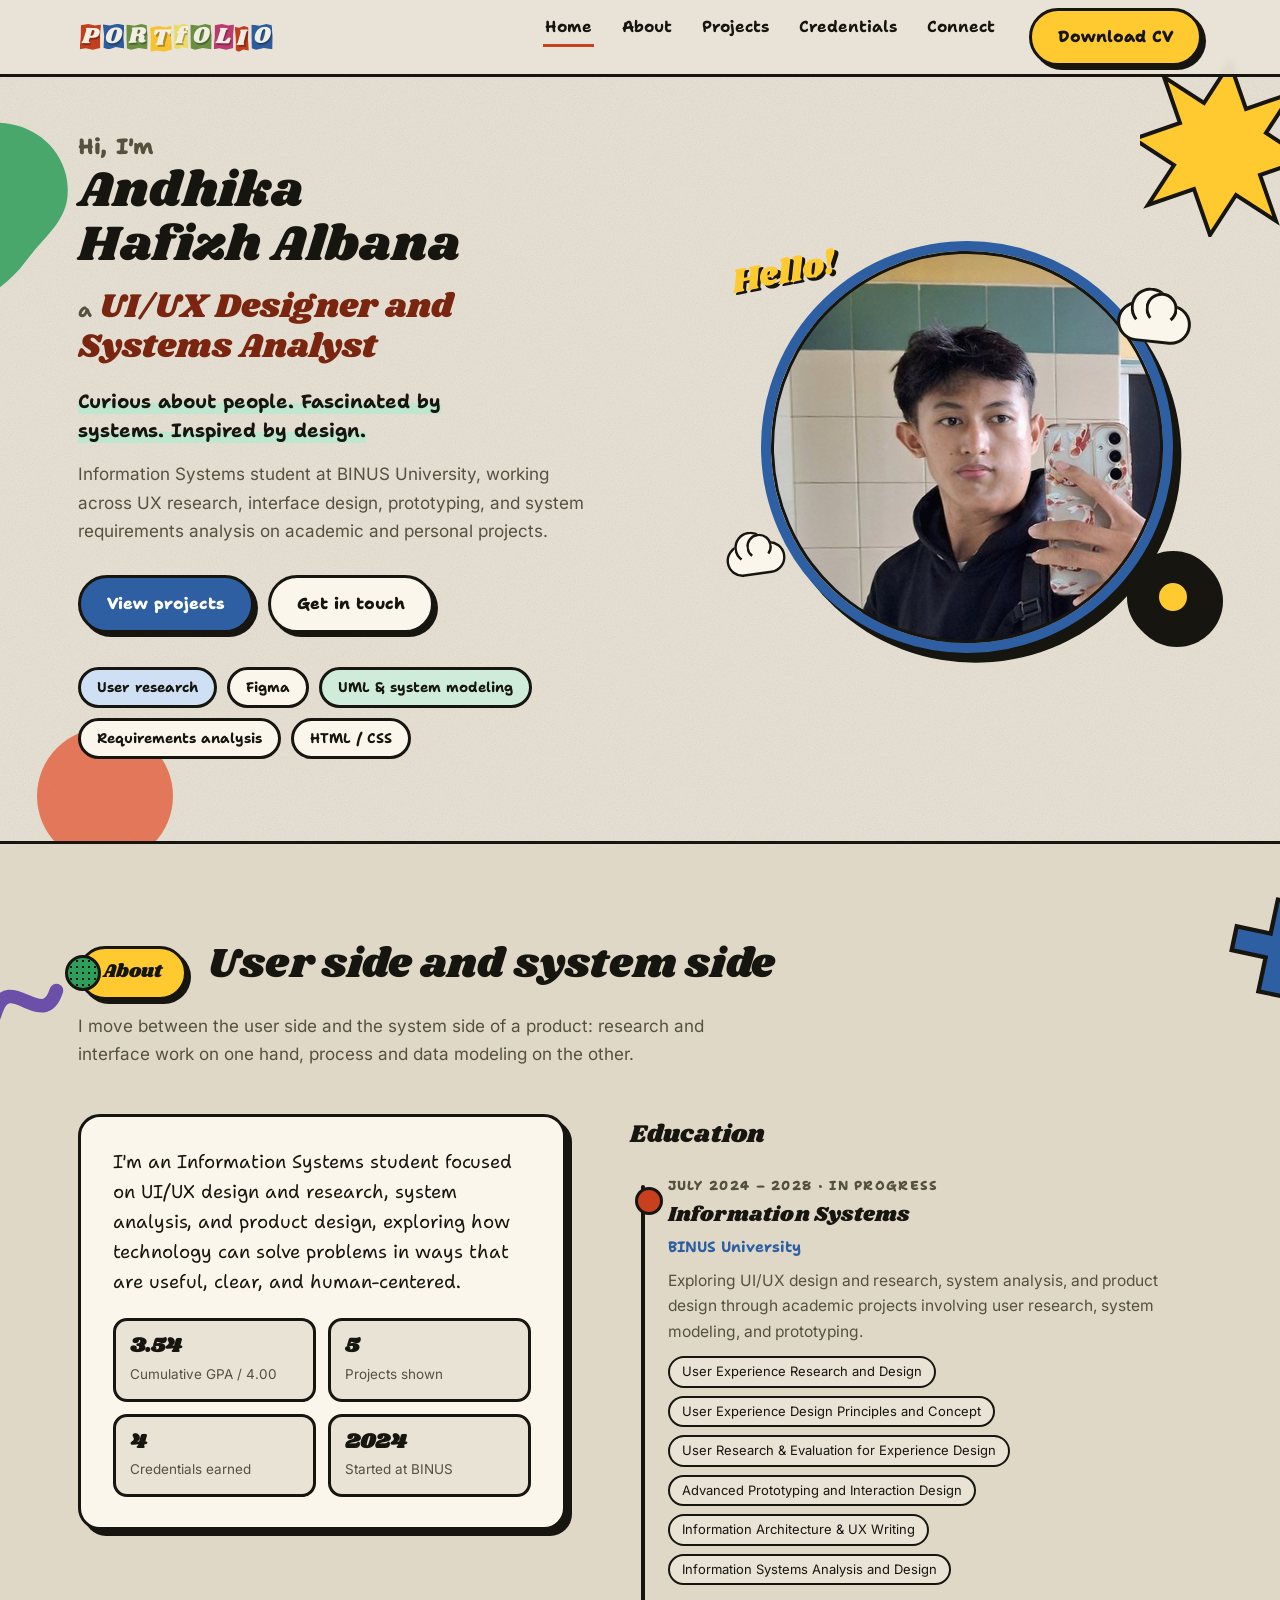
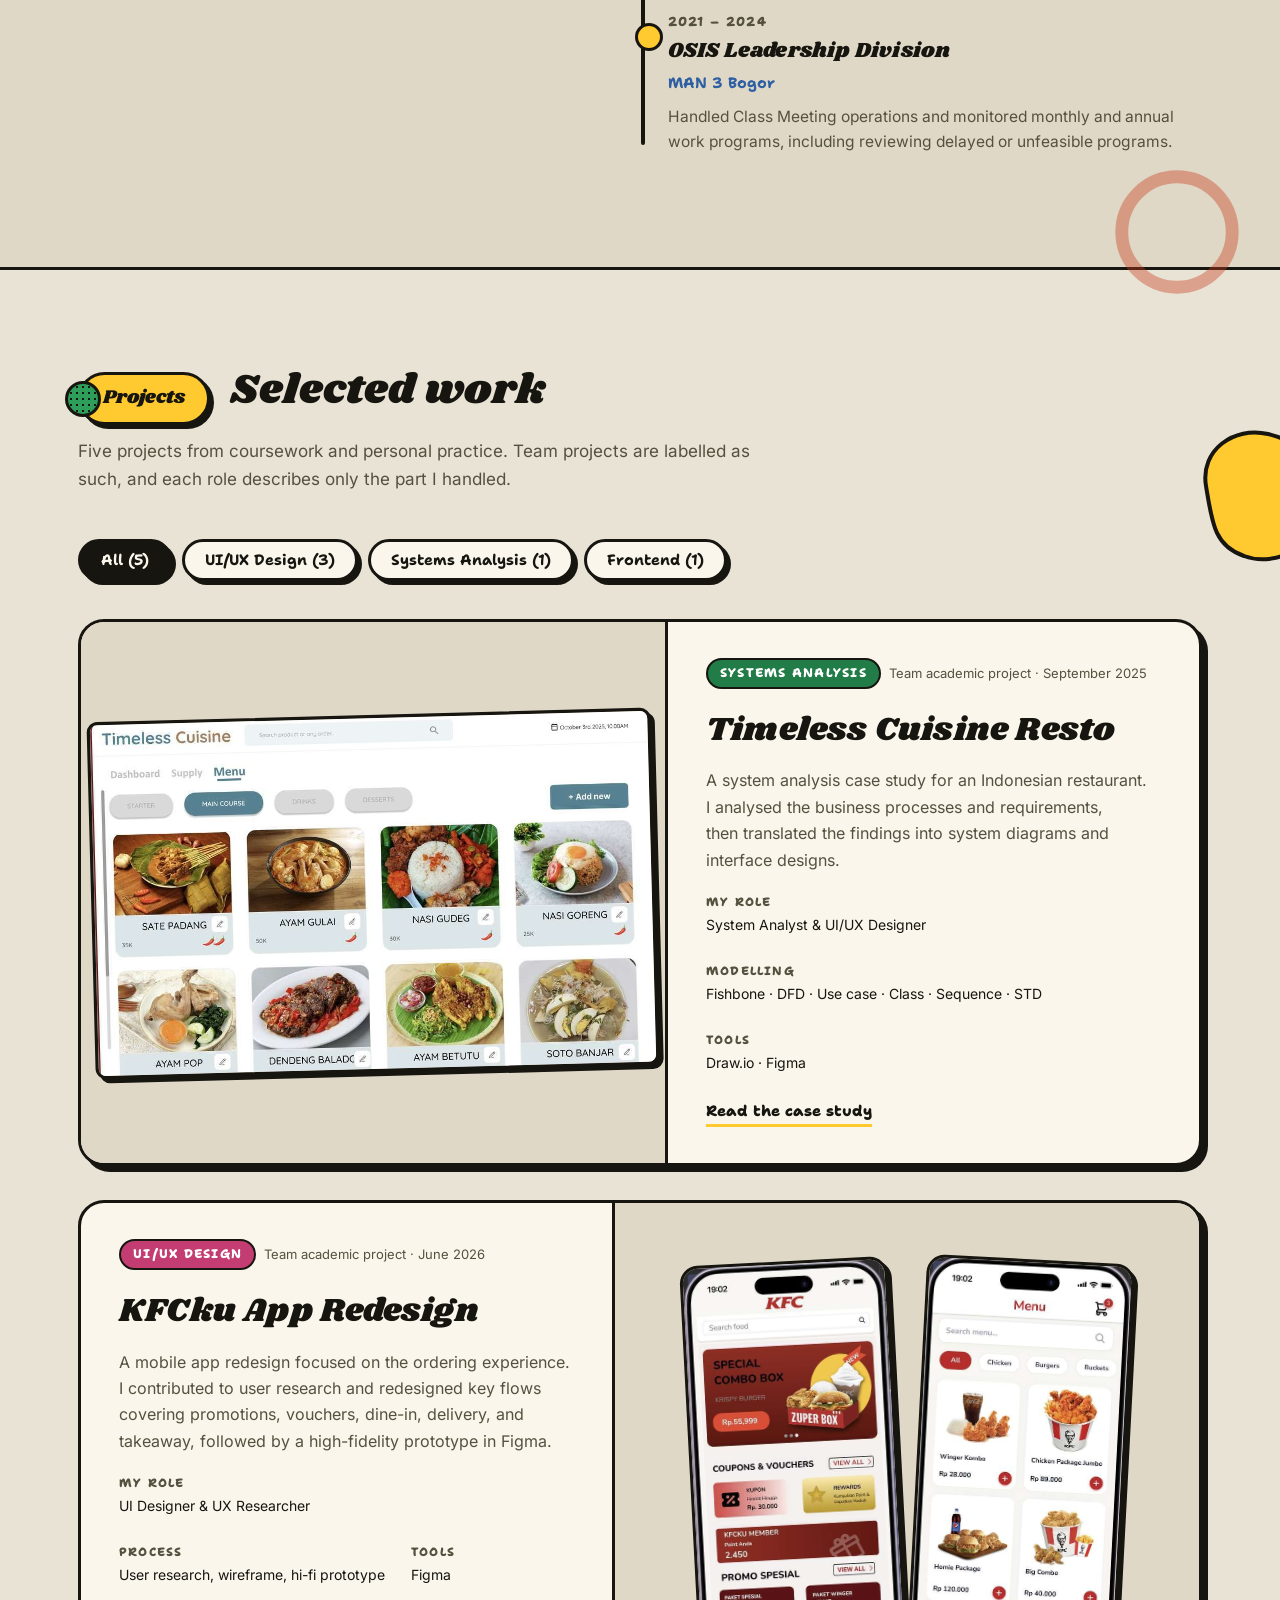
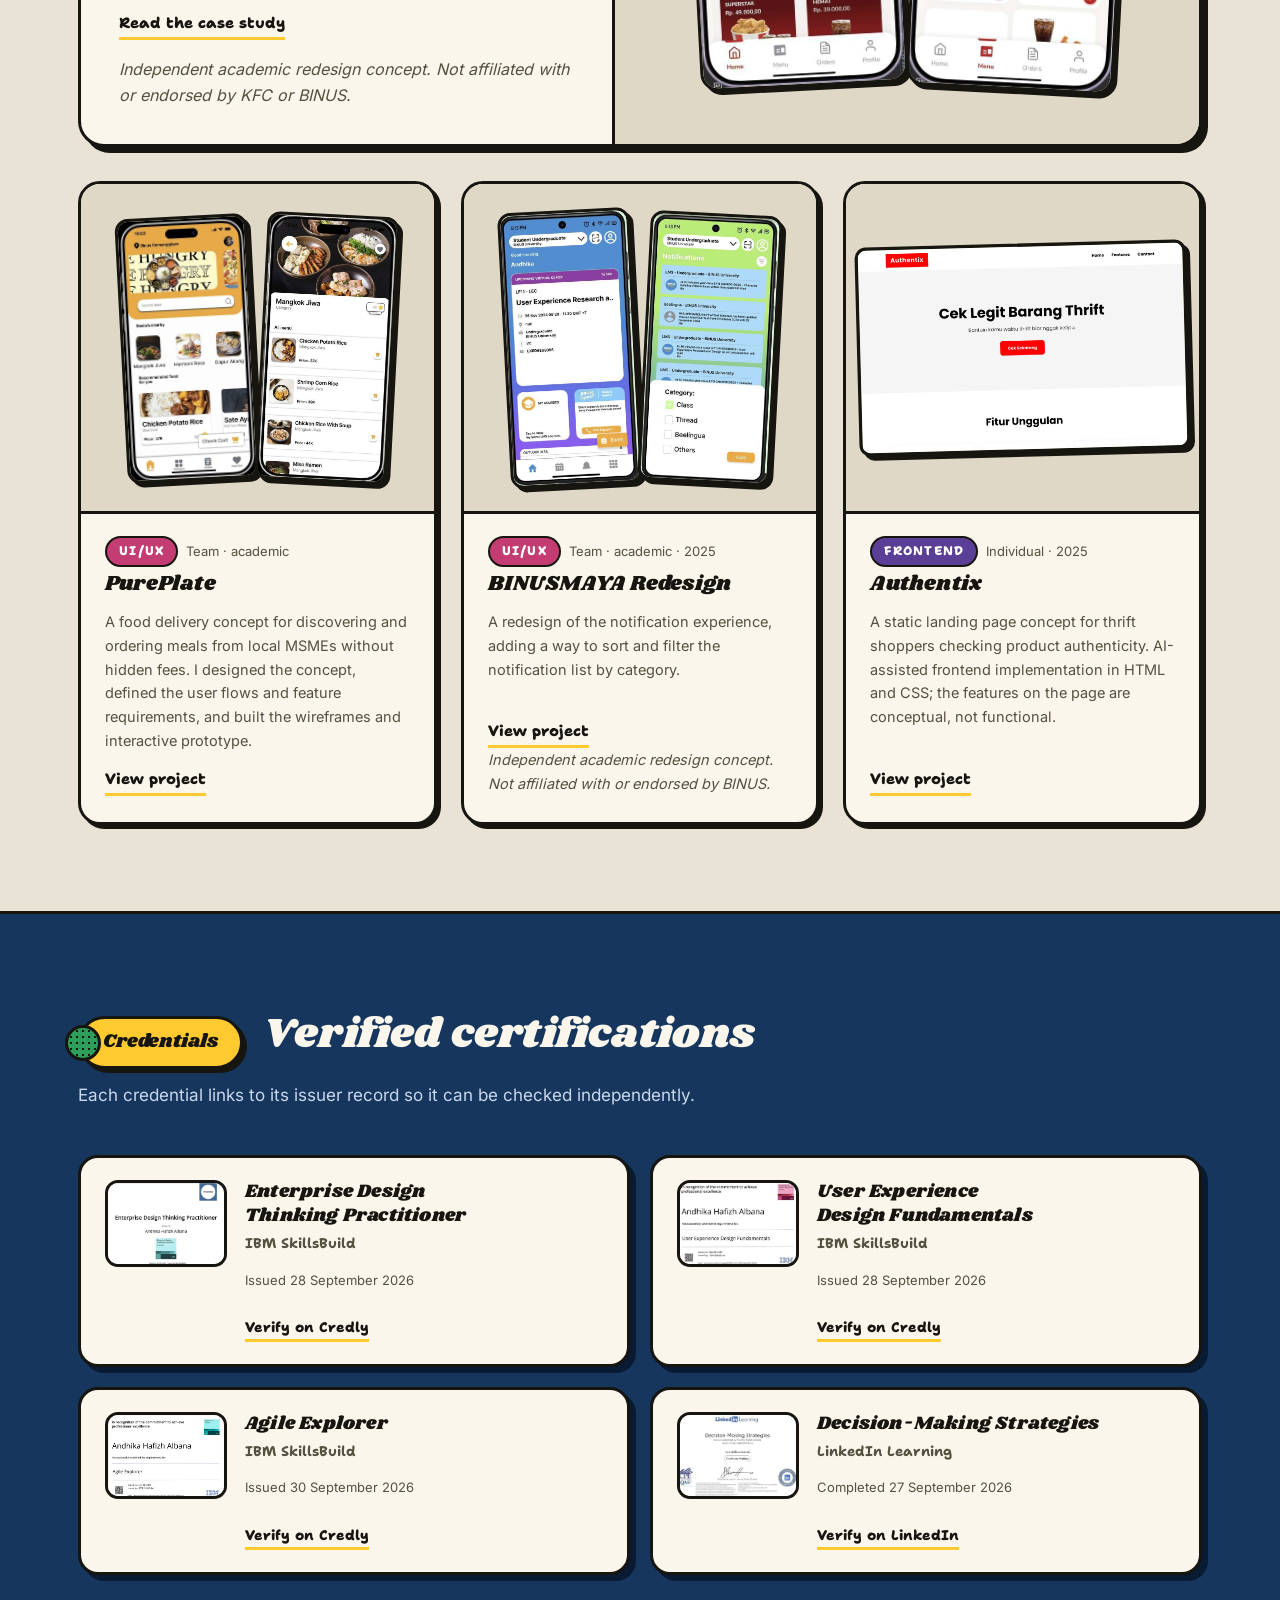
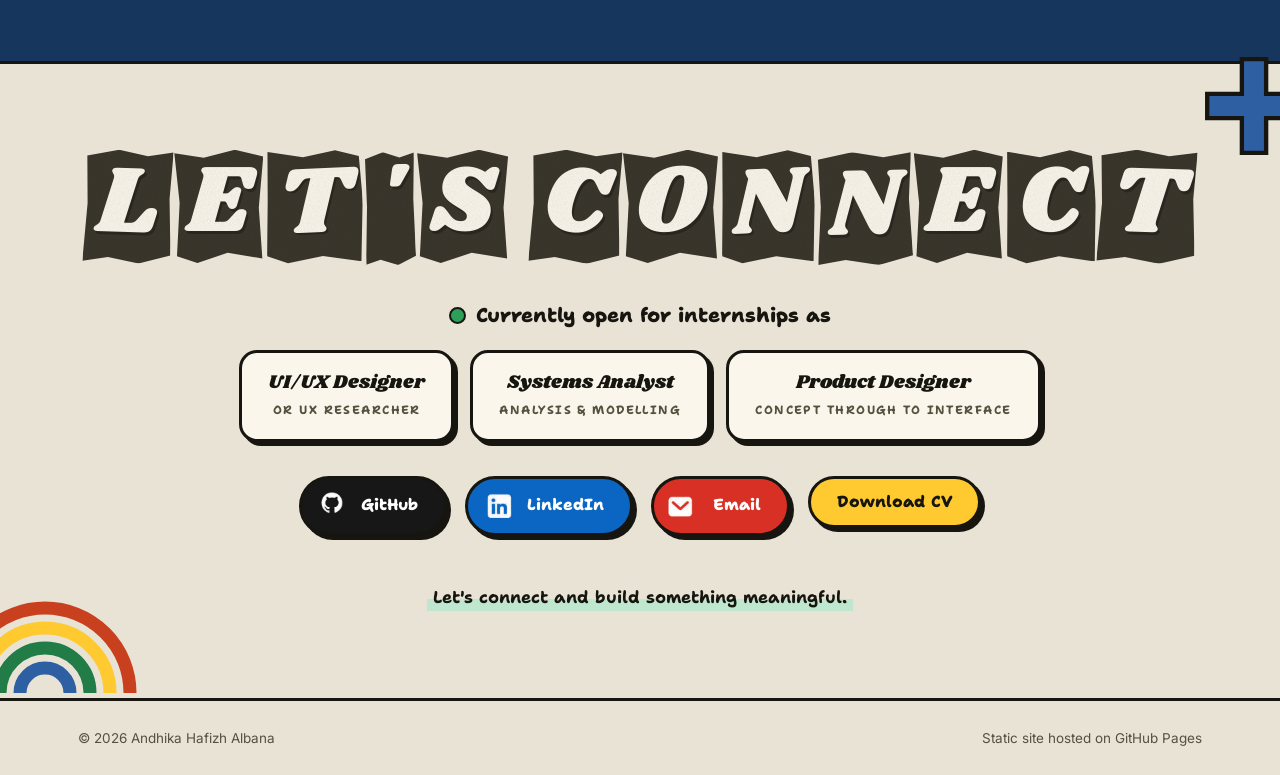
==== commit e375658b: "Drop the case competitions entry, label the timeline, decorate About - Remove the Case competitions " ====
--- a/index.html
+++ b/index.html
@@ -18,7 +18,7 @@
 <link rel="icon" href="data:image/svg+xml,%3Csvg xmlns='http://www.w3.org/2000/svg' viewBox='0 0 32 32'%3E%3Crect width='32' height='32' rx='8' fill='%23FFC930' stroke='%2316150F' stroke-width='3'/%3E%3C/svg%3E">
 <link rel="preload" href="assets/fonts/shrikhand-latin-400-normal.woff2" as="font" type="font/woff2" crossorigin>
 <link rel="preload" href="assets/fonts/shantell-sans-latin-700-normal.woff2" as="font" type="font/woff2" crossorigin>
-<link rel="stylesheet" href="assets/css/style.css?v=5">
+<link rel="stylesheet" href="assets/css/style.css?v=8">
 </head>
 <body>
 
@@ -38,9 +38,9 @@
    <li><a href="#projects">Projects</a></li>
    <li><a href="#credentials">Credentials</a></li>
    <li><a href="#connect">Connect</a></li>
-   <li class="nav-cv"><a href="assets/cv/andhika-hafizh-albana-cv.pdf?v=2" download>Download CV</a></li>
+   <li class="nav-cv"><a href="assets/cv/andhika-hafizh-albana-cv.pdf?v=3" download>Download CV</a></li>
   </ul>
-  <a class="btn btn-y" href="assets/cv/andhika-hafizh-albana-cv.pdf?v=2" download
+  <a class="btn btn-y" href="assets/cv/andhika-hafizh-albana-cv.pdf?v=3" download
      >Download CV</a>
  </div>
 </header>
@@ -91,6 +91,9 @@
 </section>
 
 <section id="about" aria-labelledby="about-title">
+ <svg class="blob b-squig" viewBox="0 0 160 90" aria-hidden="true" focusable="false"><path d="M8 60c18-40 44 24 62-14s42 26 60-12" fill="none" stroke="#6B4FA8" stroke-width="13" stroke-linecap="round"/></svg>
+ <svg class="blob b-plus" viewBox="0 0 120 120" aria-hidden="true" focusable="false"><path d="M46 6h28v40h40v28H74v40H46V74H6V46h40z" fill="#2E5FA3" stroke="#16150F" stroke-width="5"/></svg>
+ <svg class="blob b-ring" viewBox="0 0 150 150" aria-hidden="true" focusable="false"><circle cx="75" cy="75" r="60" fill="none" stroke="#C8401E" stroke-width="14" opacity=".4"/></svg>
  <div class="wrap">
   <div class="sec-head">
    <span class="pill-label">About</span>
@@ -112,7 +115,7 @@
    </div>
 
    <div>
-    <h3 class="vh">Education and leadership</h3>
+    <h3 class="tl-head reveal">Education</h3>
     <ol class="tl">
      <li class="now reveal">
       <p class="yr">July 2024 – 2028 · In progress</p>
@@ -122,12 +125,6 @@
       <ul class="course">
        <li>User Experience Research and Design</li><li>User Experience Design Principles and Concept</li><li>User Research &amp; Evaluation for Experience Design</li><li>Advanced Prototyping and Interaction Design</li><li>Information Architecture &amp; UX Writing</li><li>Information Systems Analysis and Design</li>
       </ul>
-     </li>
-     <li class="reveal">
-      <p class="yr">August – October 2026</p>
-      <h3>Case competitions</h3>
-      <p class="org">Participant</p>
-      <p>BINUS Connect Business Case Competition 2026, and the Mini Case Competition at Rumpun Day Penalaran.</p>
      </li>
      <li class="reveal">
       <p class="yr">2021 – 2024</p>
@@ -322,7 +319,7 @@
    <li><a class="link l-gh" href="https://github.com/dhikastack" rel="noopener"><span class="ico"><img src="assets/img/icons/github.png" alt="" width="96" height="75"></span>GitHub</a></li>
    <li><a class="link l-li" href="https://www.linkedin.com/in/andhikahafizhalbana/" rel="noopener"><span class="ico"><img src="assets/img/icons/linkedin.png" alt="" width="96" height="75"></span>LinkedIn</a></li>
    <li><a class="link l-gm" href="mailto:andhikahafizhalbana@gmail.com"><span class="ico"><img src="assets/img/icons/email.png" alt="" width="96" height="75"></span>Email</a></li>
-   <li><a class="link l-cv" href="assets/cv/andhika-hafizh-albana-cv.pdf?v=2" download>Download CV</a></li>
+   <li><a class="link l-cv" href="assets/cv/andhika-hafizh-albana-cv.pdf?v=3" download>Download CV</a></li>
   </ul>
 
   <p class="closing">Let's connect and build something meaningful.</p>
@@ -338,6 +335,6 @@
  </div>
 </footer>
 
-<script src="assets/js/main.js?v=3" defer></script>
+<script src="assets/js/main.js?v=4" defer></script>
 </body>
 </html>
--- a/assets/css/style.css
+++ b/assets/css/style.css
@@ -192,6 +192,10 @@
 .sec-sub{color:var(--ink-60); max-width:62ch; margin-bottom:46px}
 
 #about{background:var(--kraft-2); border-top:3px solid var(--ink); border-bottom:3px solid var(--ink)}
+.tl-head{font-family:Shrikhand,serif; font-size:clamp(20px,2.1vw,25px); margin-bottom:20px}
+#about .b-squig{left:-78px; top:118px; width:168px; transform:rotate(-8deg)}
+#about .b-plus{right:-52px; top:52px; width:104px; transform:rotate(12deg)}
+#about .b-ring{right:34px; bottom:-34px; width:138px}
 .about-grid{display:grid; grid-template-columns:.92fr 1.08fr; gap:64px; align-items:start}
 .paper{background:var(--cream); border:var(--bd); border-radius:22px; box-shadow:var(--sh); padding:30px 32px}
 .about-intro{font-family:Shantell,cursive; font-size:18.5px; line-height:1.62; margin-bottom:22px}
@@ -534,25 +538,18 @@
 }
 @media (max-width:680px){
   body{font-size:16px}
+  #about .b-squig{width:92px; left:-34px; top:auto; bottom:-18px}
+  #about .b-plus{width:58px; right:-20px; top:16px}
+  #about .b-ring{display:none}
   .more{display:inline-block; padding:9px 0}
+  .cs-body li > a{display:inline-block; padding:10px 0}
+  .mark{position:relative}
+  .mark::after{content:''; position:absolute; left:0; right:0; top:50%; transform:translateY(-50%); height:44px}
   .filters button{min-height:44px}
   .card .more,.feat .more{min-height:44px; display:inline-flex; align-items:center}
   .wrap{padding-left:max(20px, env(safe-area-inset-left, 0px)); padding-right:max(20px, env(safe-area-inset-right, 0px))}
   section{padding:58px 0}
   .hero{padding:40px 0 56px}
-  .nav-list{display:none}
-  .nav-toggle{display:flex}
-  .nav .btn{display:none}
-  .site-header.open .nav-list{
-    display:flex; flex-direction:column; gap:0; position:absolute; left:0; right:0; top:100%;
-    background:var(--kraft); border-bottom:3px solid var(--ink); padding:8px 20px 18px; margin:0;
-  }
-  .site-header.open .nav-list li{border-top:2px solid rgba(22,21,15,.14)}
-  .site-header.open .nav-list a{display:block; padding:14px 2px; font-size:18px}
-  .site-header.open .nav-list .nav-cv{margin-top:14px}
-  .site-header.open .nav-list .nav-cv a{
-    border:var(--bd); border-radius:999px; background:var(--yellow); text-align:center; box-shadow:var(--sh-sm);
-  }
   .grid3{grid-template-columns:1fr}
   .facts{grid-template-columns:1fr}
   .feat-body{padding:26px 24px}
@@ -609,16 +606,25 @@
   .vinyl i{width:19px; height:19px; border-width:2px}
 }
 
-@media (min-width:920px){.nav-cv{display:none}}
-
-@media (min-width:681px) and (max-width:919px){
+@media (min-width:900px){.nav-cv{display:none}}
+
+@media (max-width:899px){
+  .nav-list{display:none}
+  .nav-toggle{display:flex}
   .nav .btn{display:none}
-  .nav-list{gap:20px}
-  .nav-list .nav-cv a{
-    background:var(--yellow); border:3px solid var(--ink); border-radius:999px;
-    padding:6px 16px 7px; box-shadow:3px 3px 0 var(--ink); border-bottom-color:var(--ink);
+  .site-header.open .nav-list{
+    display:flex; flex-direction:column; gap:0; position:absolute; left:0; right:0; top:100%;
+    background:var(--kraft); border-bottom:3px solid var(--ink); padding:8px 20px 18px; margin:0;
   }
-}
+  .site-header.open .nav-list li{border-top:2px solid rgba(22,21,15,.14)}
+  .site-header.open .nav-list a{display:block; padding:14px 2px; font-size:18px}
+  .site-header.open .nav-list .nav-cv{margin-top:14px}
+  .site-header.open .nav-list .nav-cv a{
+    border:var(--bd); border-radius:999px; background:var(--yellow); text-align:center; box-shadow:var(--sh-sm);
+  }
+}
+
+
 
 @media (prefers-reduced-motion:reduce){
   html{scroll-behavior:auto}
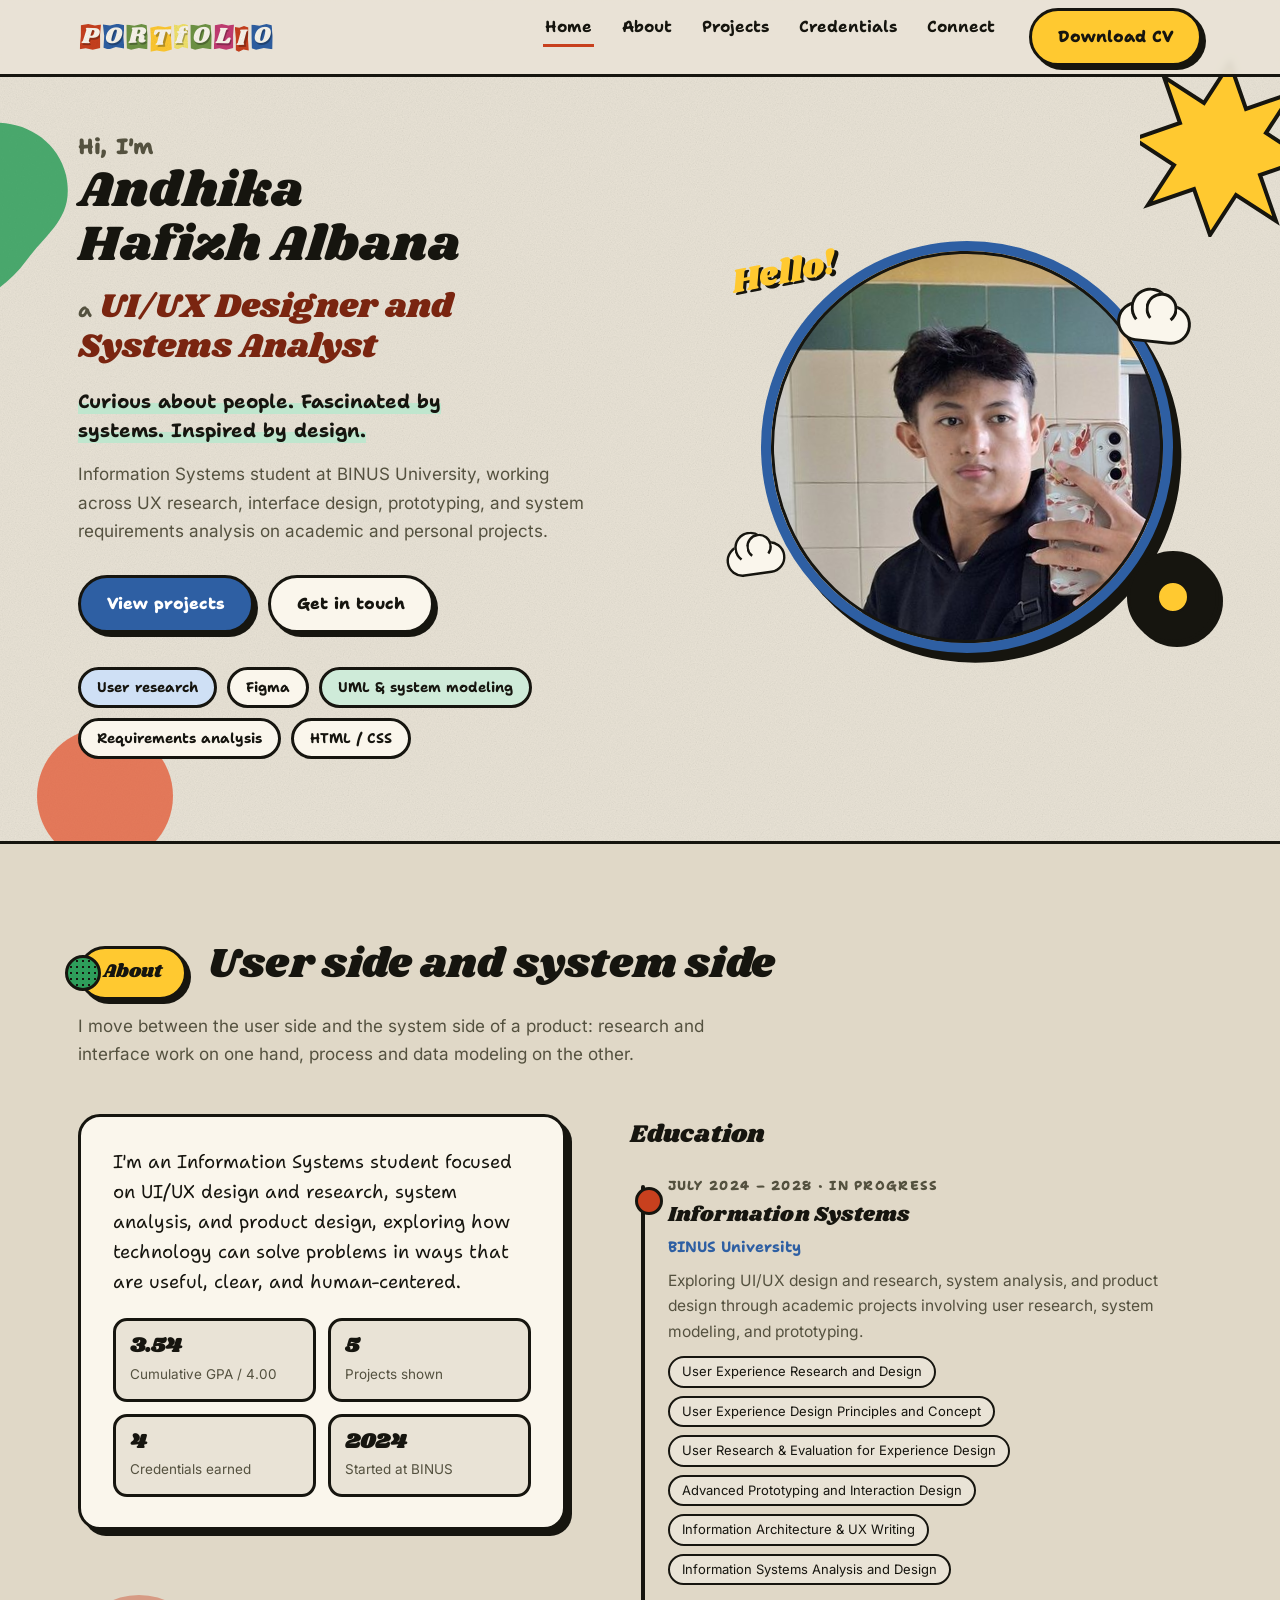
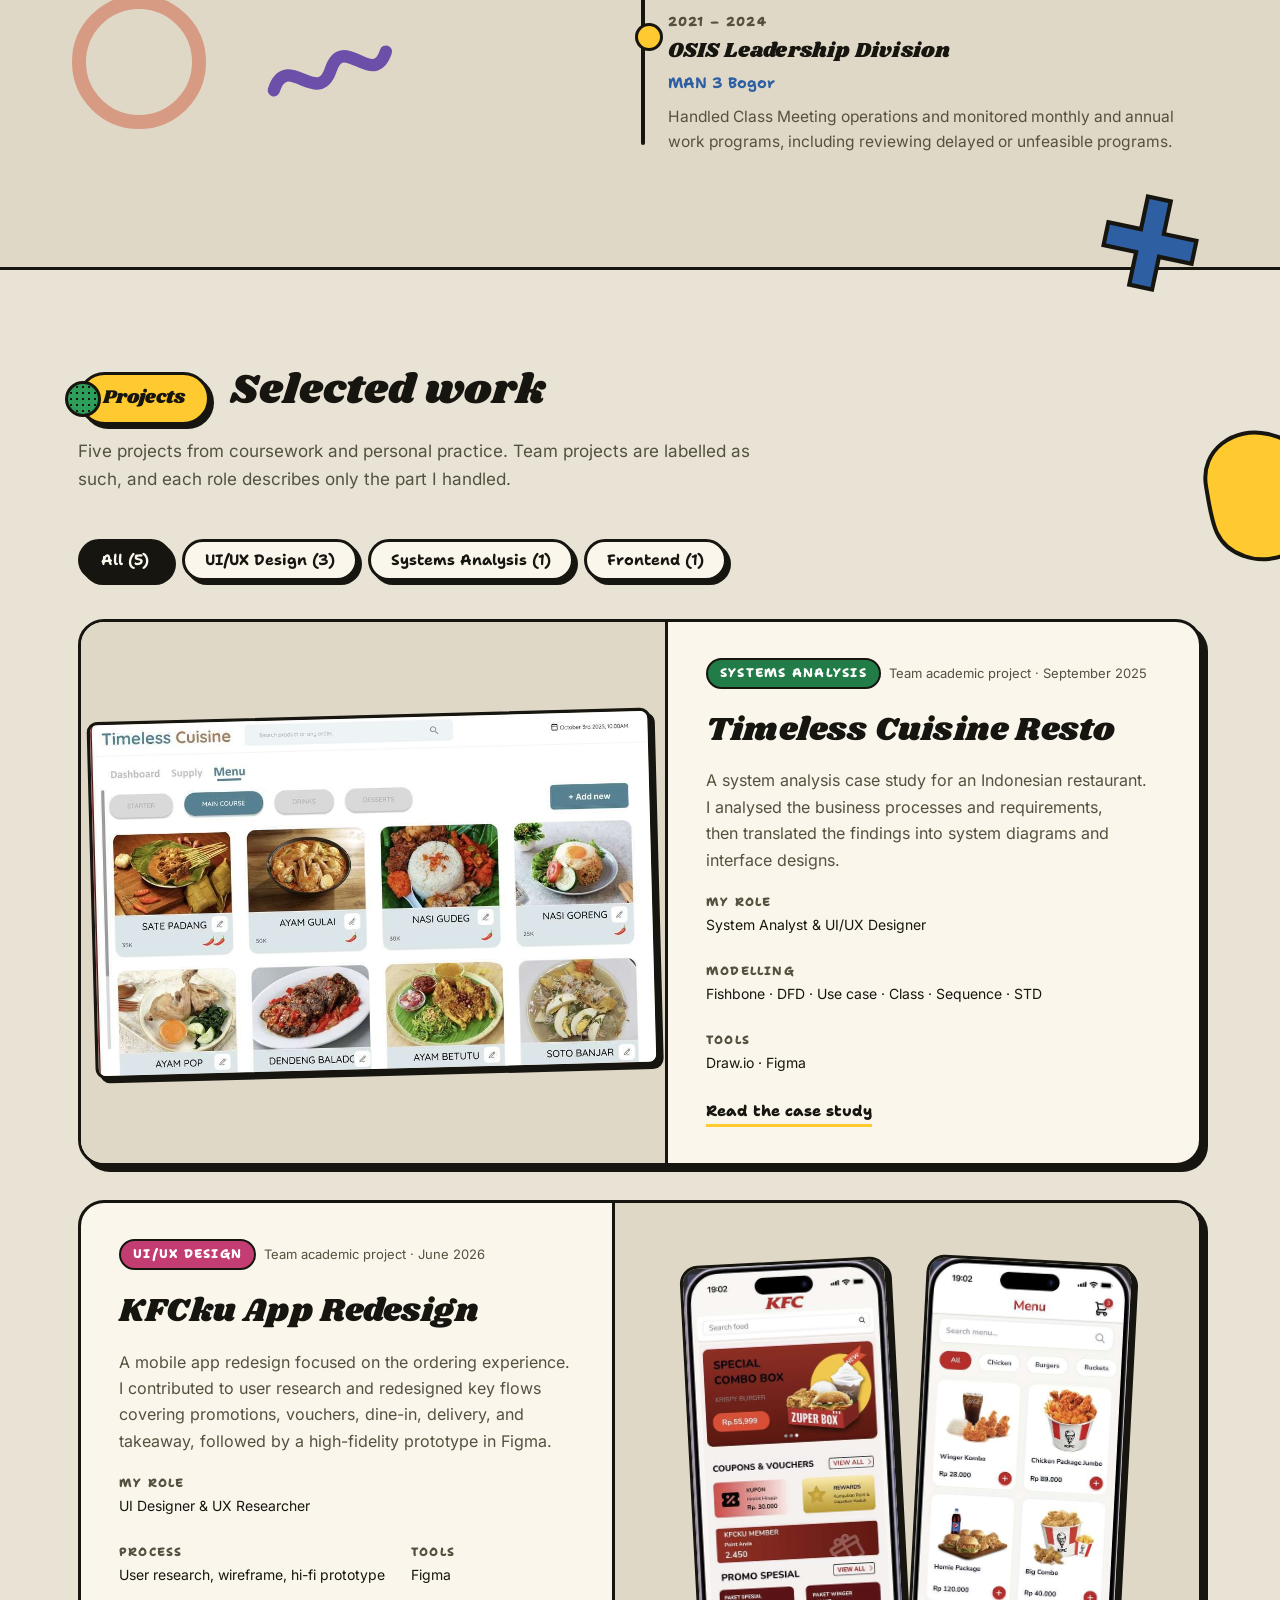
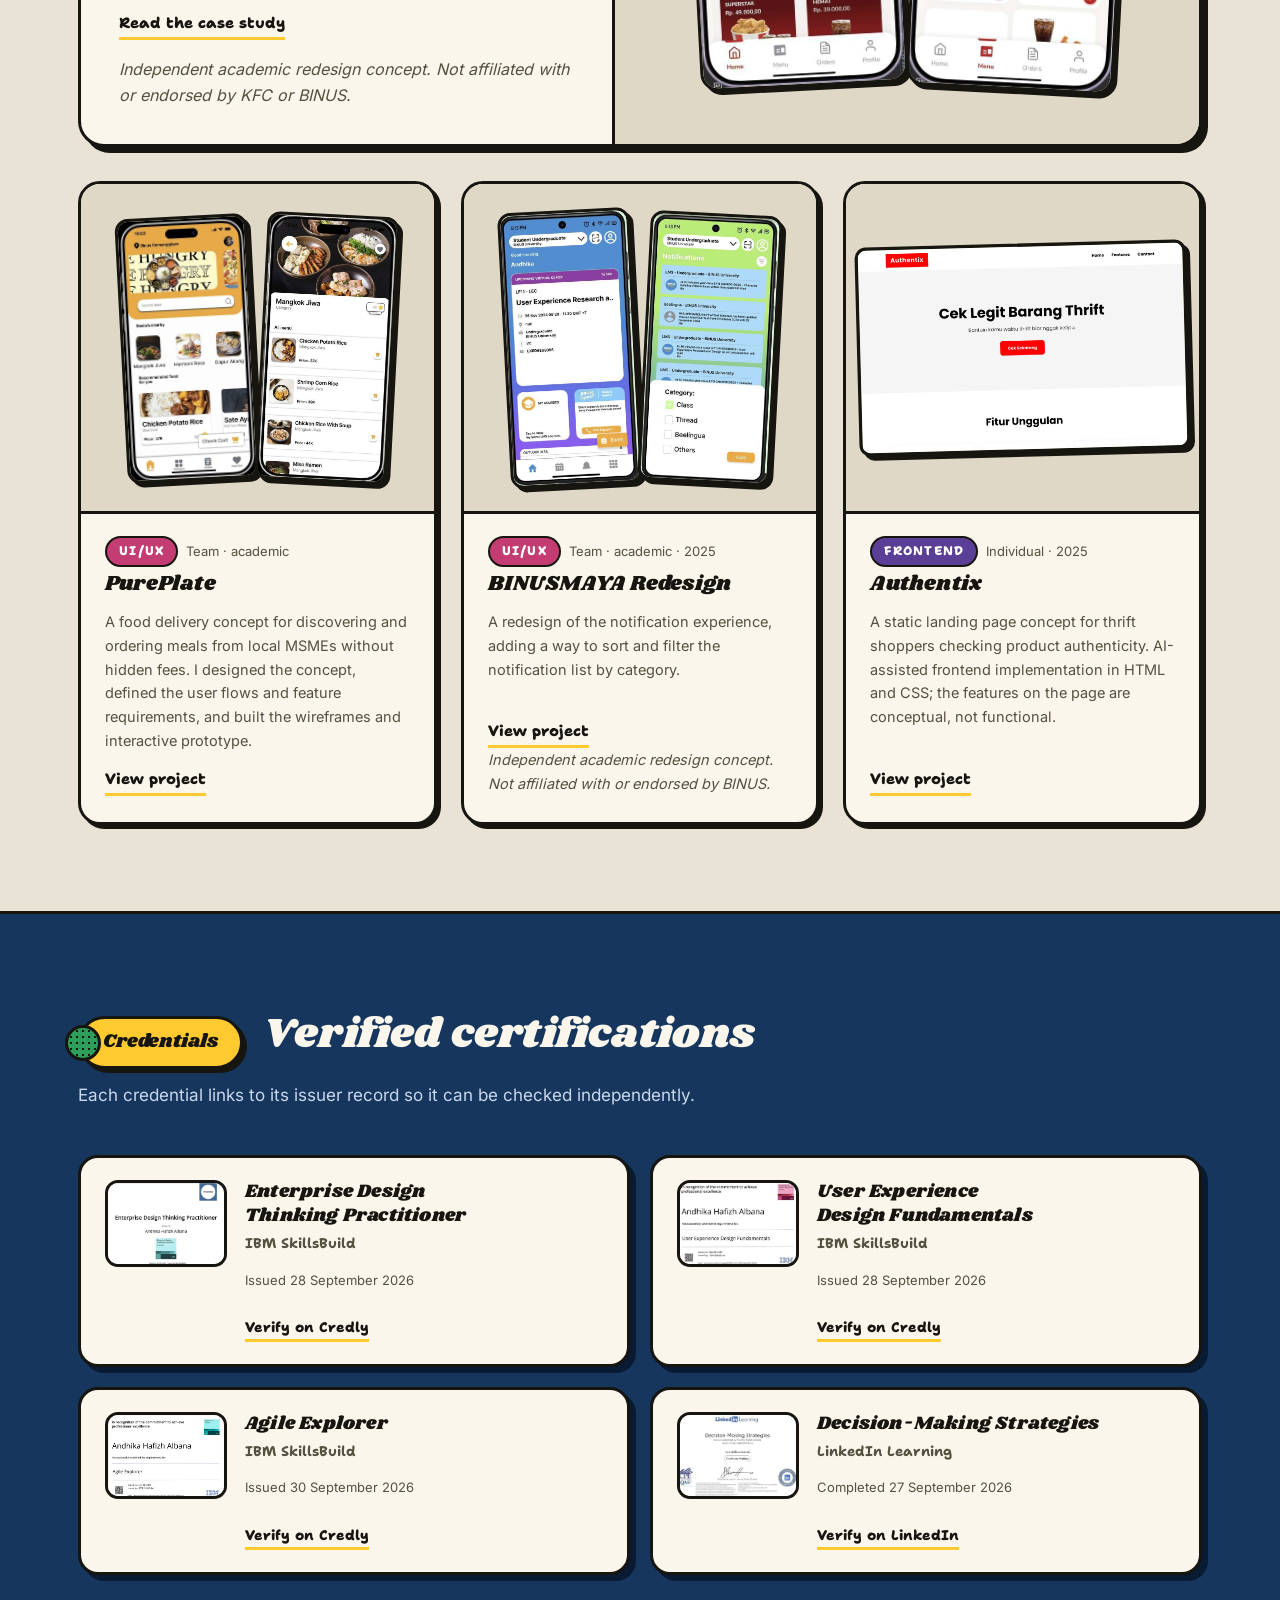
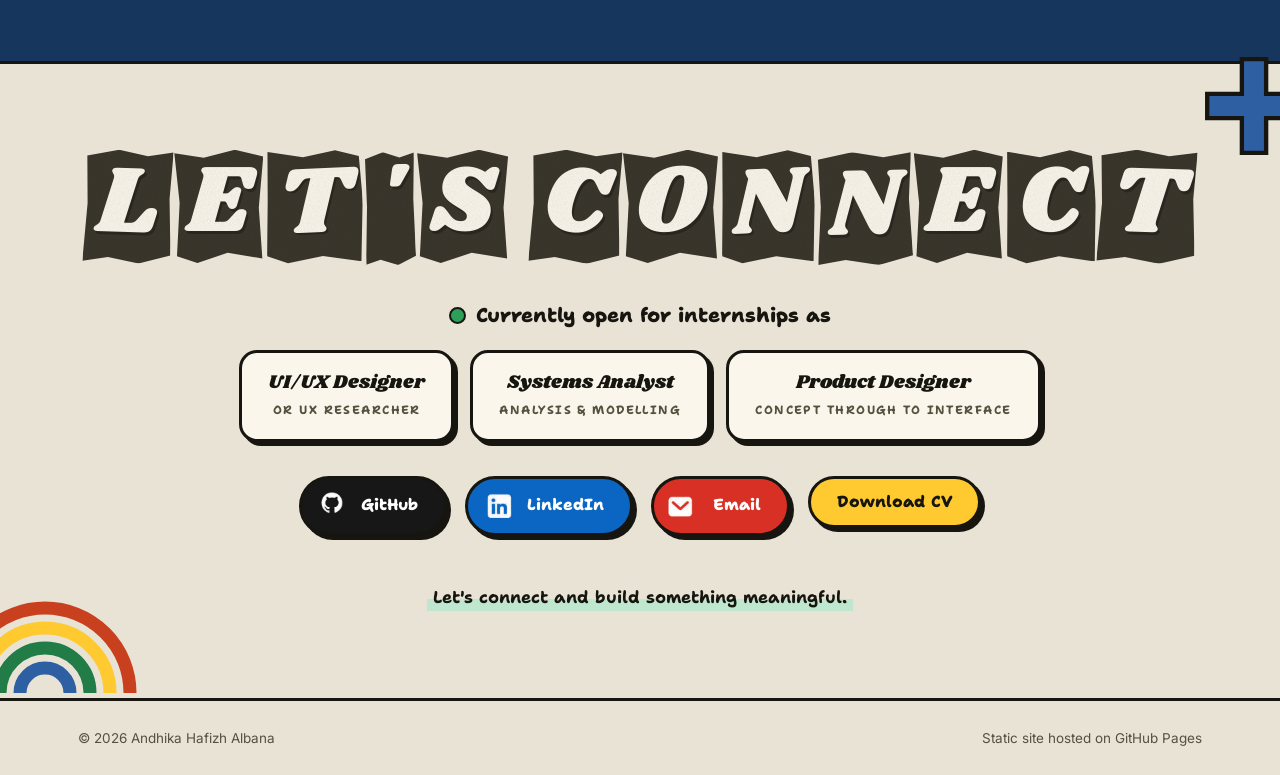
==== commit cf2efd96: "Anchor the About decorations to the text column The first placement positioned the shapes against th" ====
--- a/index.html
+++ b/index.html
@@ -18,7 +18,7 @@
 <link rel="icon" href="data:image/svg+xml,%3Csvg xmlns='http://www.w3.org/2000/svg' viewBox='0 0 32 32'%3E%3Crect width='32' height='32' rx='8' fill='%23FFC930' stroke='%2316150F' stroke-width='3'/%3E%3C/svg%3E">
 <link rel="preload" href="assets/fonts/shrikhand-latin-400-normal.woff2" as="font" type="font/woff2" crossorigin>
 <link rel="preload" href="assets/fonts/shantell-sans-latin-700-normal.woff2" as="font" type="font/woff2" crossorigin>
-<link rel="stylesheet" href="assets/css/style.css?v=8">
+<link rel="stylesheet" href="assets/css/style.css?v=9">
 </head>
 <body>
 
@@ -91,10 +91,10 @@
 </section>
 
 <section id="about" aria-labelledby="about-title">
- <svg class="blob b-squig" viewBox="0 0 160 90" aria-hidden="true" focusable="false"><path d="M8 60c18-40 44 24 62-14s42 26 60-12" fill="none" stroke="#6B4FA8" stroke-width="13" stroke-linecap="round"/></svg>
- <svg class="blob b-plus" viewBox="0 0 120 120" aria-hidden="true" focusable="false"><path d="M46 6h28v40h40v28H74v40H46V74H6V46h40z" fill="#2E5FA3" stroke="#16150F" stroke-width="5"/></svg>
- <svg class="blob b-ring" viewBox="0 0 150 150" aria-hidden="true" focusable="false"><circle cx="75" cy="75" r="60" fill="none" stroke="#C8401E" stroke-width="14" opacity=".4"/></svg>
  <div class="wrap">
+  <svg class="blob b-squig" viewBox="0 0 160 90" aria-hidden="true" focusable="false"><path d="M8 60c18-40 44 24 62-14s42 26 60-12" fill="none" stroke="#6B4FA8" stroke-width="13" stroke-linecap="round"/></svg>
+  <svg class="blob b-plus" viewBox="0 0 120 120" aria-hidden="true" focusable="false"><path d="M46 6h28v40h40v28H74v40H46V74H6V46h40z" fill="#2E5FA3" stroke="#16150F" stroke-width="5"/></svg>
+  <svg class="blob b-ring" viewBox="0 0 150 150" aria-hidden="true" focusable="false"><circle cx="75" cy="75" r="60" fill="none" stroke="#C8401E" stroke-width="14" opacity=".4"/></svg>
   <div class="sec-head">
    <span class="pill-label">About</span>
    <h2 id="about-title">User side and system side</h2>
--- a/assets/css/style.css
+++ b/assets/css/style.css
@@ -193,9 +193,10 @@
 
 #about{background:var(--kraft-2); border-top:3px solid var(--ink); border-bottom:3px solid var(--ink)}
 .tl-head{font-family:Shrikhand,serif; font-size:clamp(20px,2.1vw,25px); margin-bottom:20px}
-#about .b-squig{left:-78px; top:118px; width:168px; transform:rotate(-8deg)}
-#about .b-plus{right:-52px; top:52px; width:104px; transform:rotate(12deg)}
-#about .b-ring{right:34px; bottom:-34px; width:138px}
+#about .wrap{position:relative}
+#about .b-ring{left:14px; bottom:44px; width:150px}
+#about .b-squig{left:214px; bottom:70px; width:152px; transform:rotate(-7deg)}
+#about .b-plus{right:30px; bottom:-112px; width:100px; transform:rotate(12deg)}
 .about-grid{display:grid; grid-template-columns:.92fr 1.08fr; gap:64px; align-items:start}
 .paper{background:var(--cream); border:var(--bd); border-radius:22px; box-shadow:var(--sh); padding:30px 32px}
 .about-intro{font-family:Shantell,cursive; font-size:18.5px; line-height:1.62; margin-bottom:22px}
@@ -528,6 +529,9 @@
 }
 
 @media (max-width:1000px){
+  #about .b-ring{display:none}
+  #about .b-squig{left:auto; right:6px; bottom:-82px; top:auto; width:116px}
+  #about .b-plus{right:auto; left:4px; top:auto; bottom:-92px; width:76px}
   .hero-grid{grid-template-columns:1fr; gap:40px}
   .portrait{justify-self:start; width:320px}
   .about-grid{grid-template-columns:1fr; gap:38px}
@@ -538,9 +542,8 @@
 }
 @media (max-width:680px){
   body{font-size:16px}
-  #about .b-squig{width:92px; left:-34px; top:auto; bottom:-18px}
-  #about .b-plus{width:58px; right:-20px; top:16px}
-  #about .b-ring{display:none}
+  #about .b-squig{width:86px; right:2px; bottom:-64px}
+  #about .b-plus{width:58px; left:2px; bottom:-74px}
   .more{display:inline-block; padding:9px 0}
   .cs-body li > a{display:inline-block; padding:10px 0}
   .mark{position:relative}
